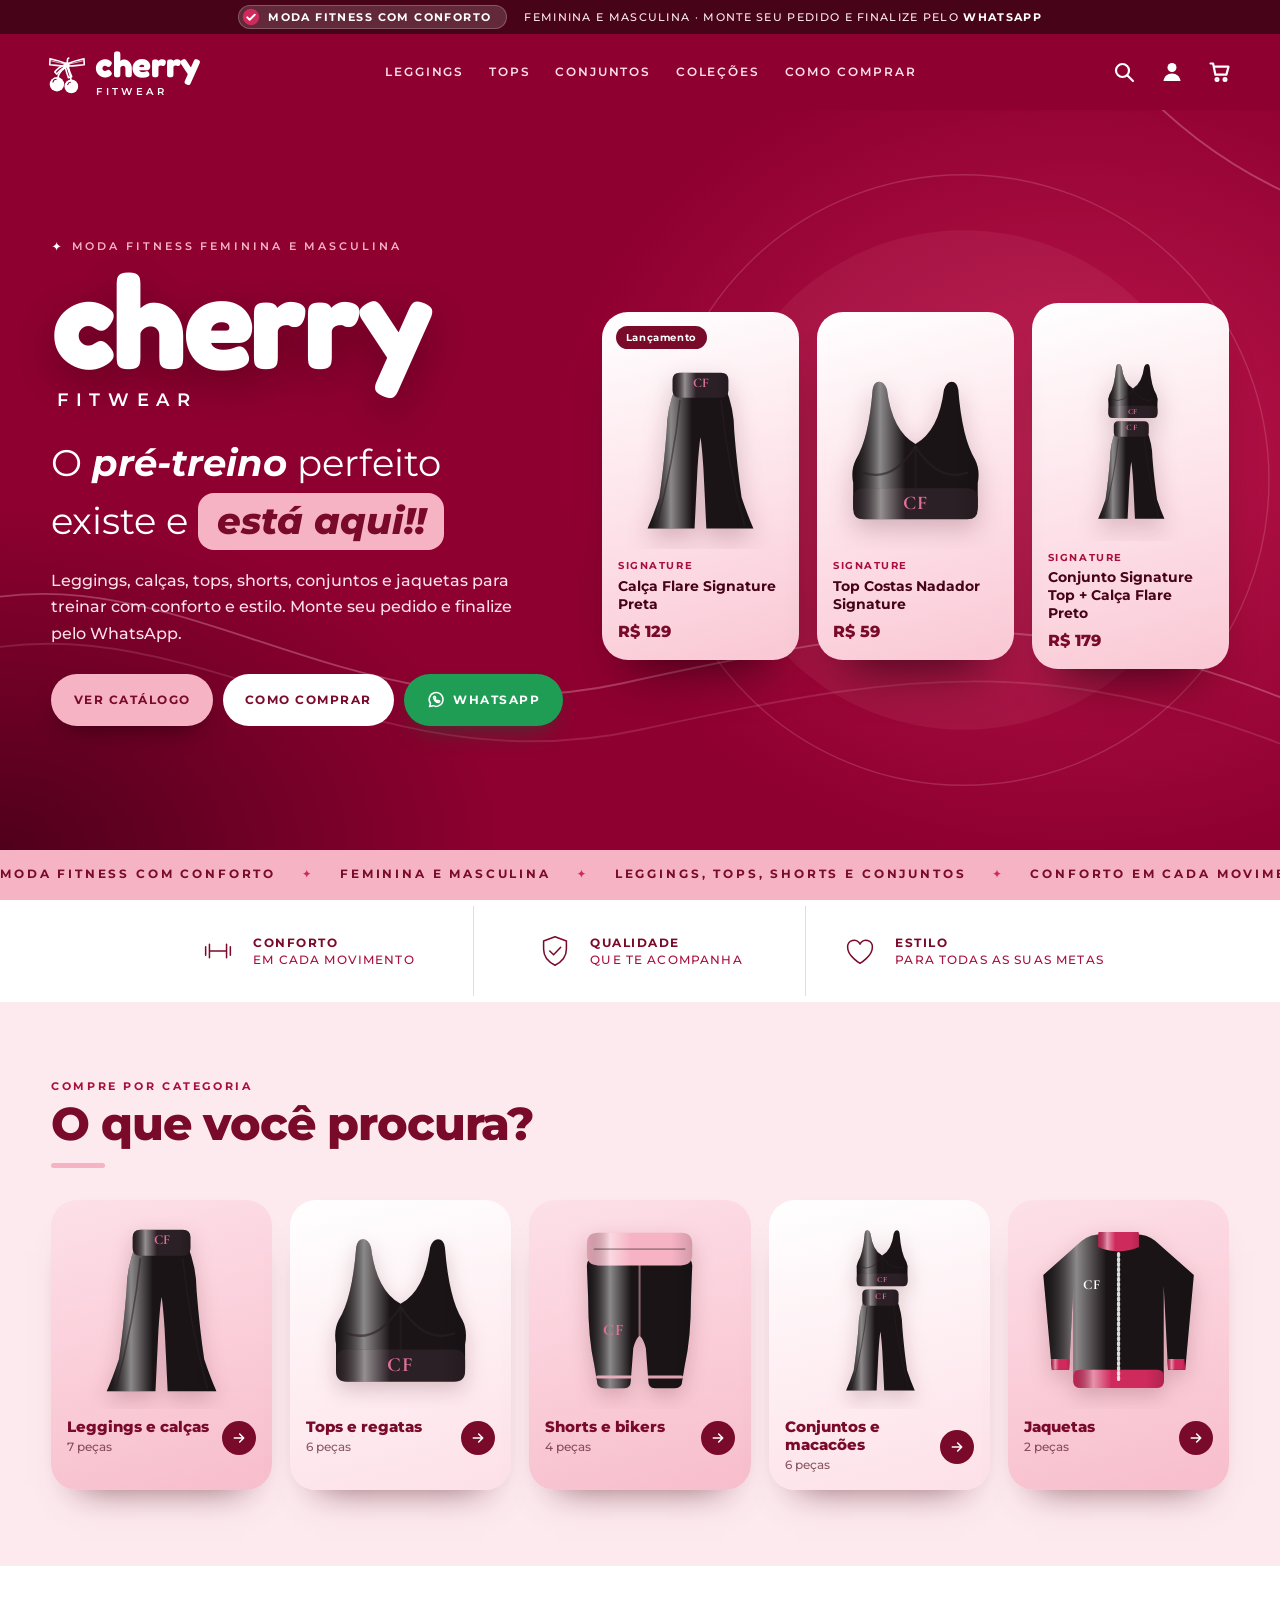
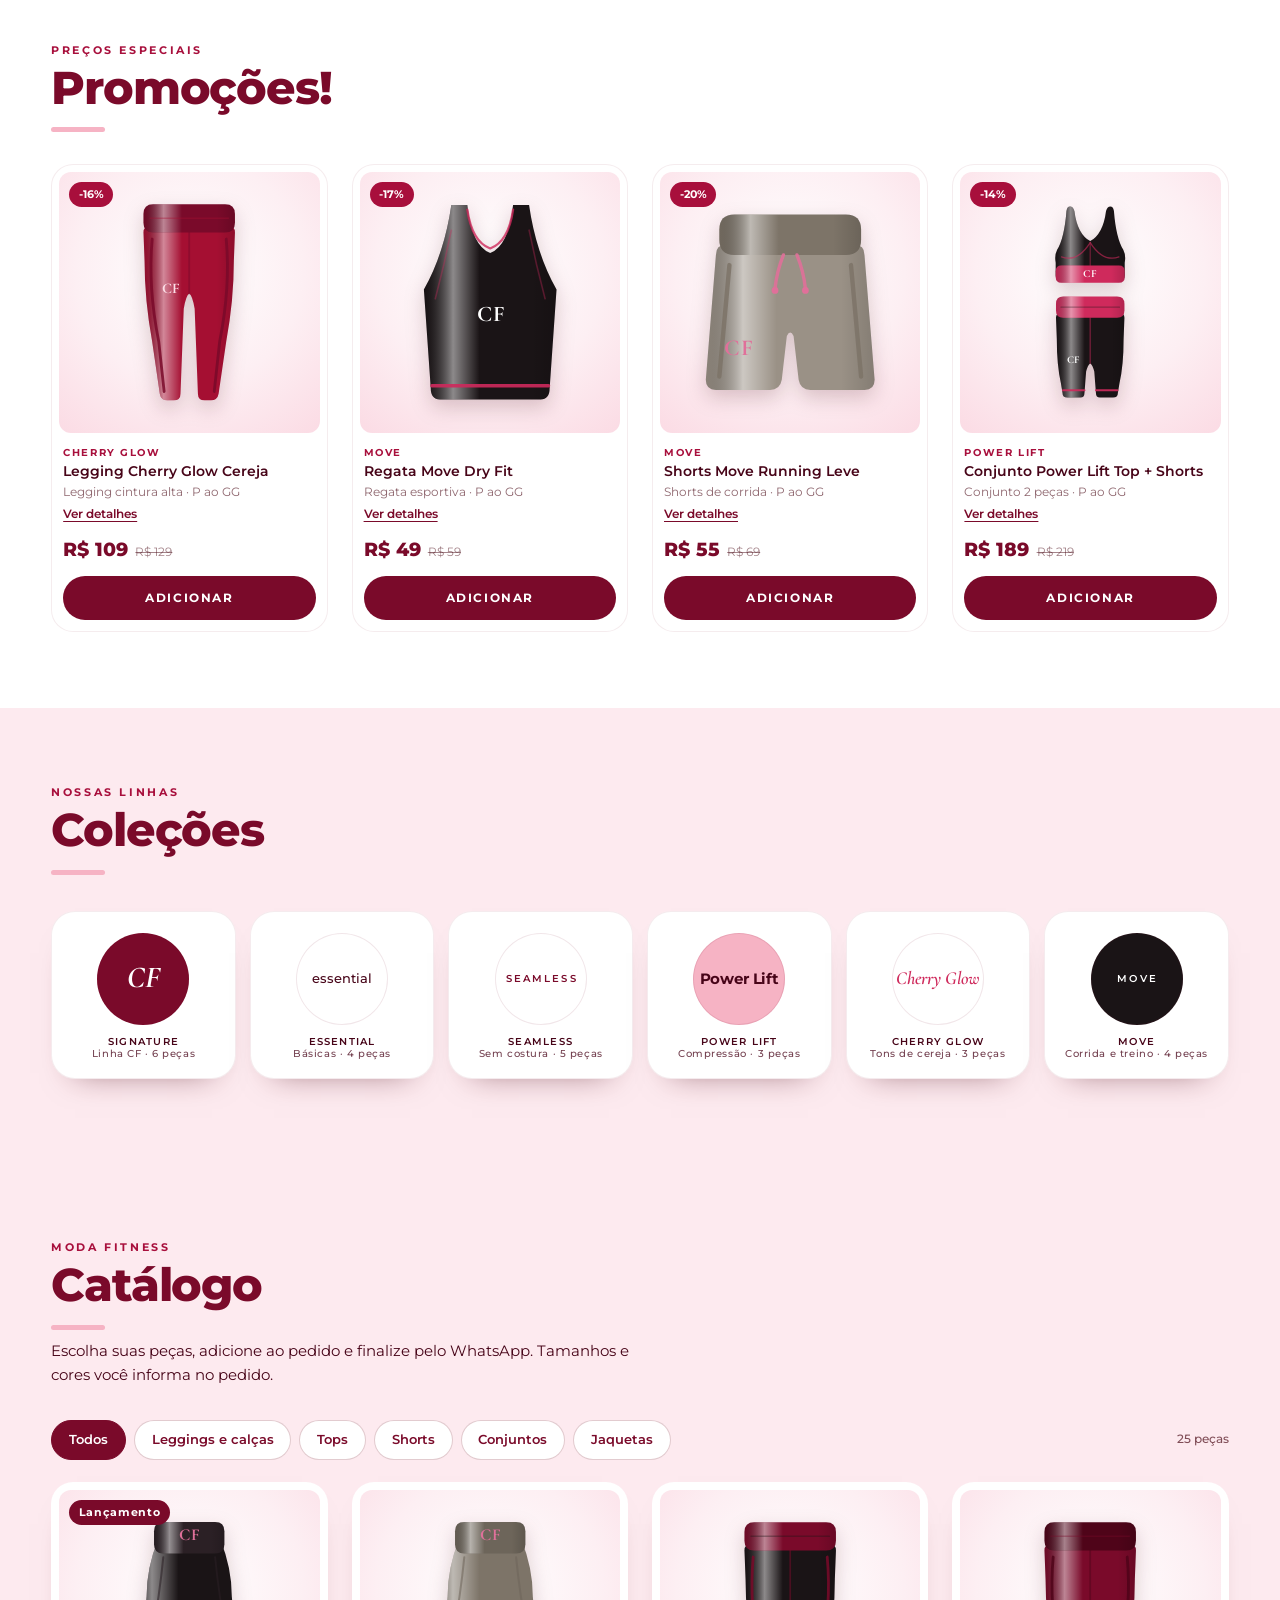
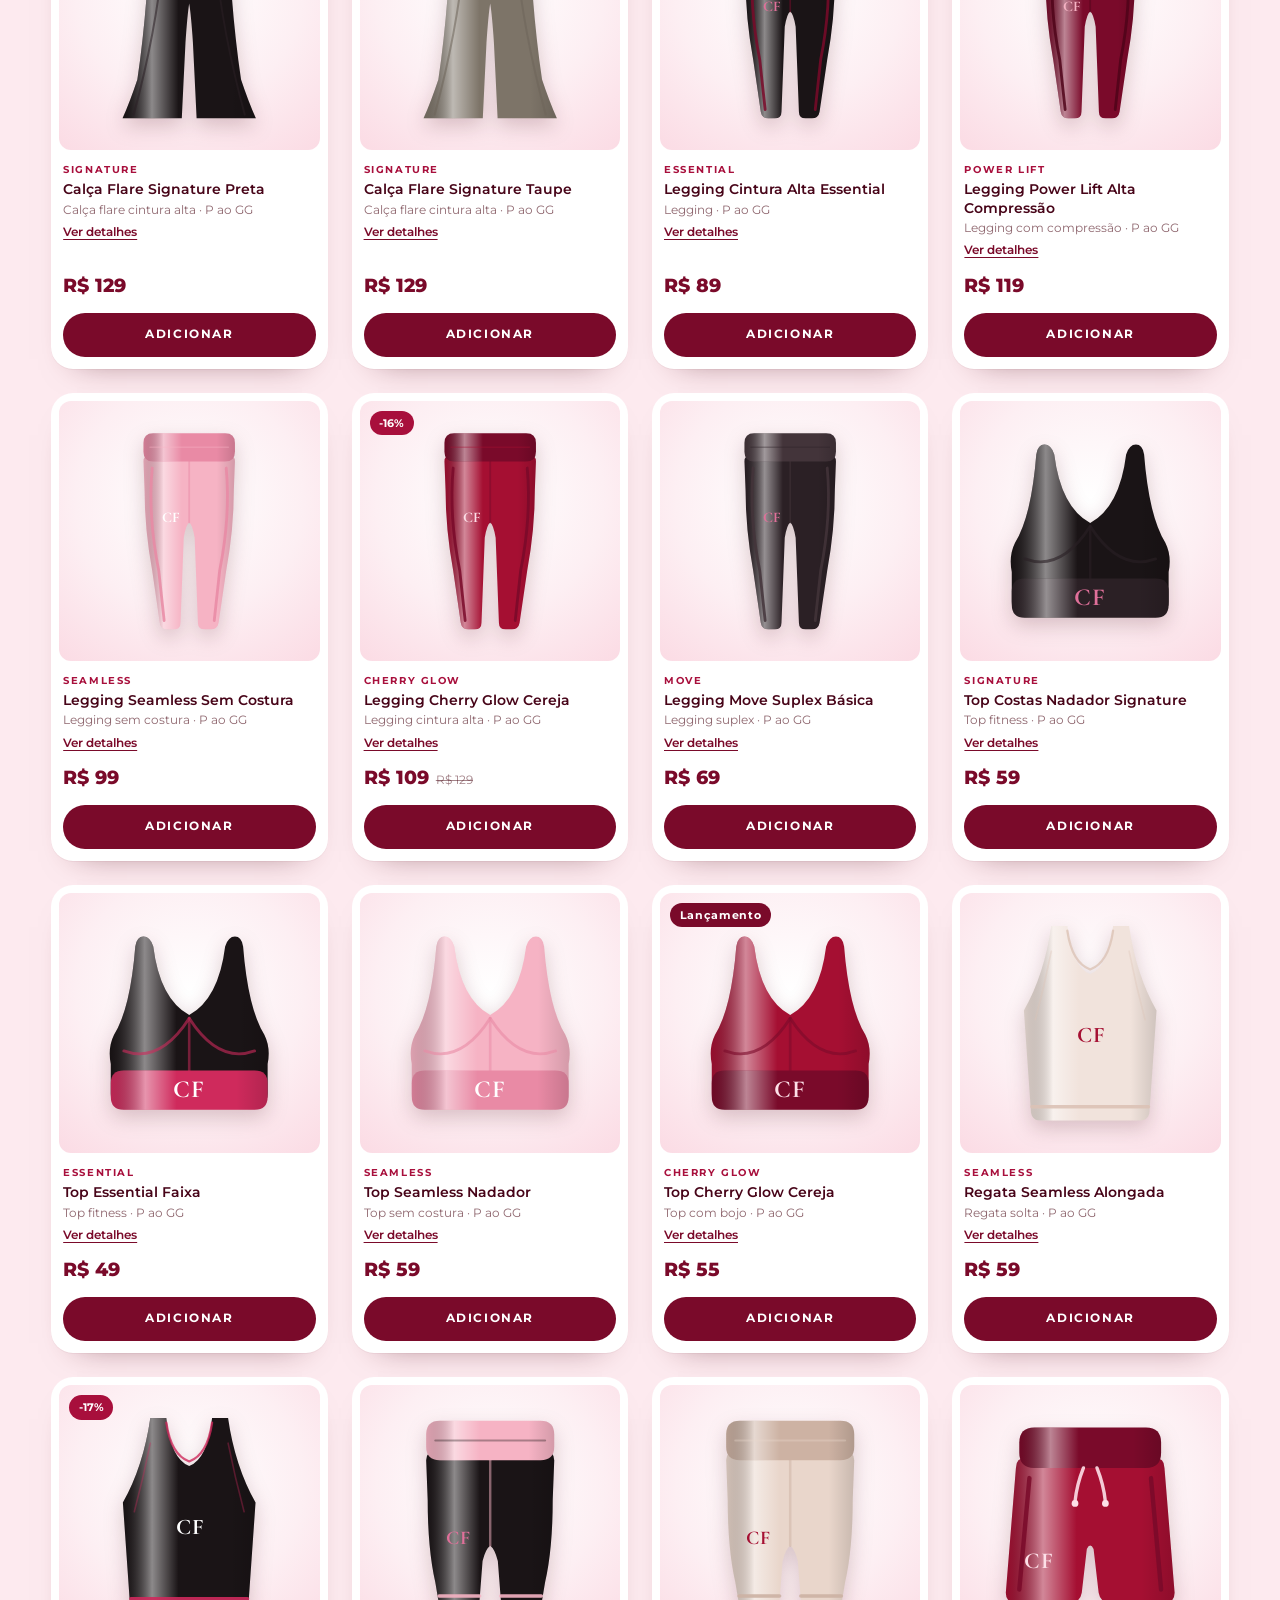
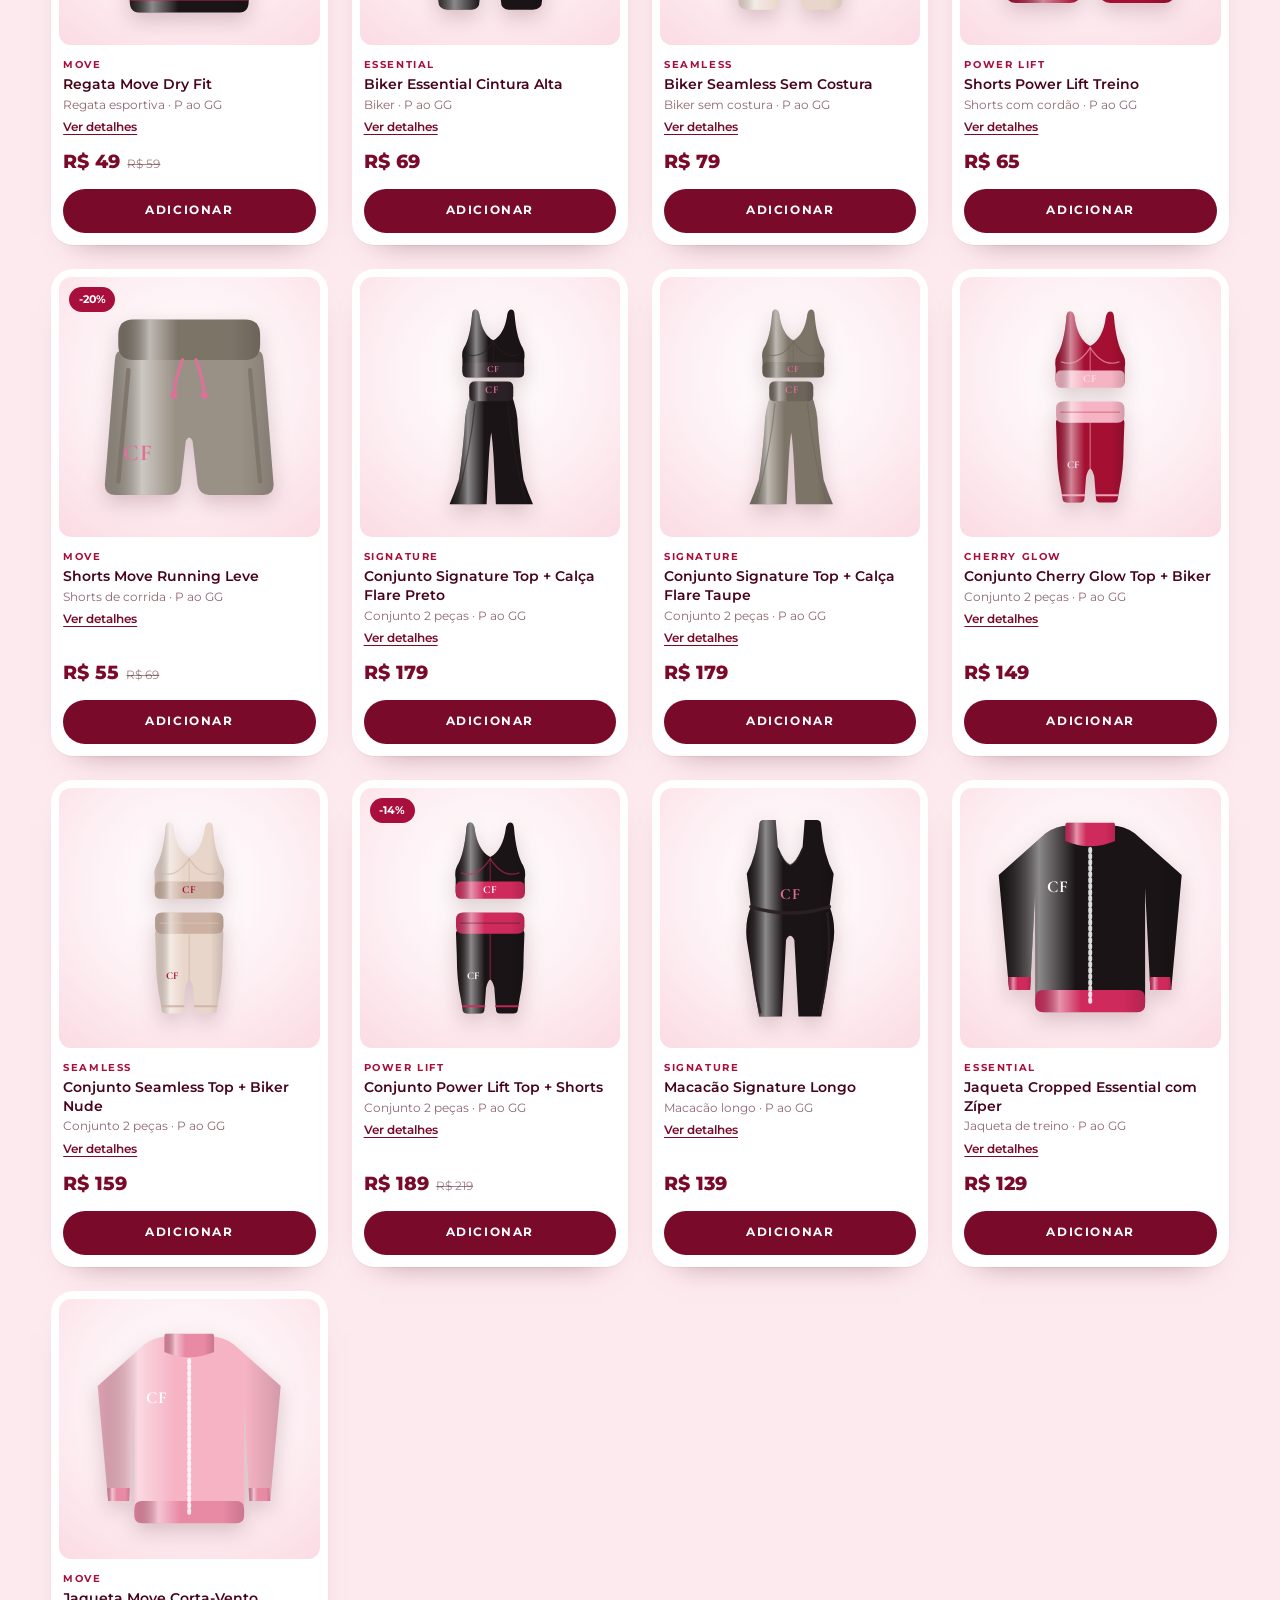
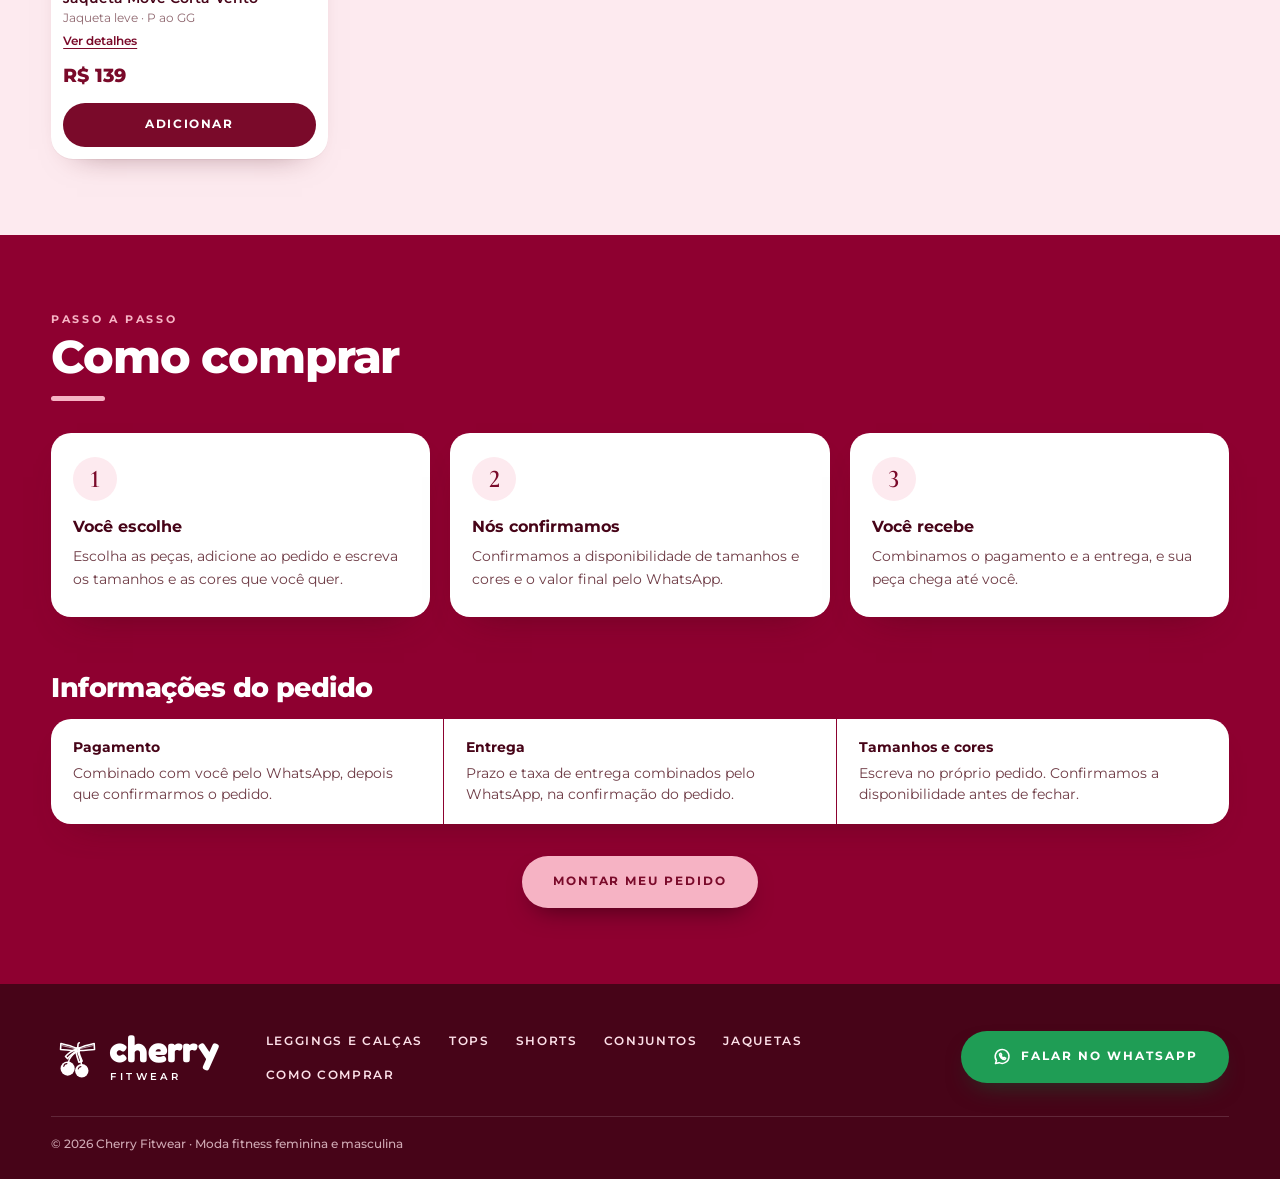
==== index.html @ 9076122d "Add files via upload" ====
<!DOCTYPE html>
<html lang="pt-BR">
<head>
  <meta charset="UTF-8">
  <meta name="viewport" content="width=device-width, initial-scale=1">
  <title>Cherry Fitwear | Moda Fitness</title>
  <meta name="description" content="Moda fitness feminina e masculina: leggings, calças, tops, shorts, conjuntos e jaquetas. Monte seu pedido no site e finalize pelo WhatsApp.">
  <meta name="theme-color" content="#8e0030">
  <link rel="icon" type="image/svg+xml" href="images/favicon.svg">
  <link rel="icon" type="image/png" href="images/favicon.png">

  <link rel="preconnect" href="https://fonts.googleapis.com">
  <link rel="preconnect" href="https://fonts.gstatic.com" crossorigin>
  <link href="https://fonts.googleapis.com/css2?family=Cormorant+Garamond:ital,wght@0,500;0,600;1,500;1,600;1,700&family=Fredoka:wght@600;700&family=Montserrat:ital,wght@0,400;0,500;0,600;0,700;0,800;1,400;1,700;1,800&display=swap" rel="stylesheet">

  <script>document.documentElement.classList.add('js')</script>
  <link rel="stylesheet" href="css/style.css">
</head>
<body>

  <!-- Símbolos SVG reutilizados nas flores de cerejeira -->
  <svg class="svg-defs" aria-hidden="true" focusable="false">
    <defs>
      <linearGradient id="brilho" x1="0" y1="0" x2="1" y2="0">
        <stop offset="0" stop-color="#000" stop-opacity=".10"/>
        <stop offset=".22" stop-color="#fff" stop-opacity=".5"/>
        <stop offset=".42" stop-color="#fff" stop-opacity="0"/>
        <stop offset=".8" stop-color="#000" stop-opacity="0"/>
        <stop offset="1" stop-color="#000" stop-opacity=".14"/>
      </linearGradient>

      <symbol id="logo-cereja" viewBox="0 0 260 300">
        <g fill="none" stroke="currentColor" stroke-width="9" stroke-linecap="round" stroke-linejoin="round">
          <path d="M146 104C120 92 92 84 56 76L54 110C88 112 120 118 146 116Z"/>
          <path d="M154 104C180 92 208 84 244 76L246 110C212 112 180 118 154 116Z"/>
          <path d="M62 88C88 94 112 100 138 106M238 88C212 94 188 100 162 106" stroke-width="5" opacity=".75"/>
          <path d="M144 118C126 130 108 142 94 162L82 150C96 132 114 120 138 110"/>
          <path d="M156 118C160 138 168 158 176 176L158 182C150 160 144 140 140 120"/>
          <path d="M142 102H160V120H142Z"/>
          <path d="M151 114C147 110 145 108 147 106C149 104 151 106 151 107C151 106 153 104 155 106C157 108 155 110 151 114Z" stroke-width="4"/>
          <path d="M151 100L153 80Q154 74 160 72"/>
          <path d="M100 180C102 152 128 134 144 122"/>
          <path d="M172 194C170 168 158 142 152 124"/>
        </g>
        <g fill="currentColor"><circle cx="94" cy="218" r="40"/><circle cx="174" cy="230" r="38"/></g>
        <g fill="none" style="stroke: var(--logo-bg, #8e0030)" stroke-width="6" stroke-linecap="round">
          <path d="M72 206C74 196 82 190 90 190"/><path d="M154 220C156 212 162 207 169 207"/>
        </g>
      </symbol>
    </defs>
  </svg>

  <a class="pular" href="#conteudo">Pular para o conteúdo</a>

  <!-- ========== AVISO ========== -->
  <div class="aviso">
    <p class="aviso__ok"><svg class="aviso__check" viewBox="0 0 24 24" aria-hidden="true"><circle cx="12" cy="12" r="11"/><path d="M7 12.5l3.2 3.2L17 9"/></svg><strong>Moda fitness com conforto</strong></p>
    <p class="aviso__info"><span class="aviso__extra aviso__extra--local">Feminina e masculina <span aria-hidden="true">·</span> </span>Monte seu pedido e finalize pelo <strong>WhatsApp</strong></p>
  </div>

  <!-- ========== CABEÇALHO ========== -->
  <header class="topo" id="topo">
    <div class="topo__inner">
      <button class="icone-btn topo__menu" type="button" aria-label="Abrir menu" aria-expanded="false" aria-controls="menu-mobile" data-abre="menu-mobile">
        <svg viewBox="0 0 24 24" aria-hidden="true"><path d="M3 6.5h18M3 12h18M3 17.5h12" /></svg>
      </button>

      <a class="marca" href="index.html" aria-label="Cherry Fitwear — página inicial">
        <svg class="marca__icone" viewBox="0 0 260 300" aria-hidden="true" focusable="false"><use href="#logo-cereja"/></svg>
        <span class="marca__texto" aria-hidden="true">
          <span class="marca__nome">Cherry</span>
          <span class="marca__sub">Fitwear</span>
        </span>
      </a>

      <nav class="nav" aria-label="Principal">
        <ul>
          <li><a href="#catalogo" data-categoria="leggings">Leggings</a></li>
          <li><a href="#catalogo" data-categoria="tops">Tops</a></li>
          <li><a href="#catalogo" data-categoria="conjuntos">Conjuntos</a></li>
          <li><a href="#marcas">Coleções</a></li>
          <li><a href="#como-comprar">Como comprar</a></li>
        </ul>
      </nav>

      <div class="topo__acoes">
        <button class="icone-btn" type="button" aria-label="Buscar" aria-expanded="false" aria-controls="busca" data-abre="busca">
          <svg viewBox="0 0 24 24" aria-hidden="true"><circle cx="10.5" cy="10.5" r="6.5"/><path d="M15.5 15.5 21 21"/></svg>
        </button>
        <a class="icone-btn" href="#conta" aria-label="Minha conta">
          <svg class="solido" viewBox="0 0 24 24" aria-hidden="true"><circle cx="12" cy="7.5" r="4.5"/><path d="M3.5 21c.6-4.6 4-7.5 8.5-7.5s7.9 2.9 8.5 7.5z"/></svg>
        </a>
        <button class="icone-btn topo__carrinho" type="button" aria-label="Abrir pedido" aria-expanded="false" aria-controls="carrinho" data-abre="carrinho">
          <svg viewBox="0 0 24 24" aria-hidden="true"><path d="M2.5 3.5h2.6l2.3 11.2h11l2.1-8H6.2"/><circle cx="9" cy="19.5" r="1.4"/><circle cx="17" cy="19.5" r="1.4"/></svg>
          <span class="topo__contador" aria-hidden="true" hidden>0</span>
        </button>
      </div>
    </div>
  </header>

  <!-- Menu mobile -->
  <div class="painel gaveta" id="menu-mobile" hidden>
    <div class="painel__fundo" data-fecha></div>
    <div class="gaveta__corpo" role="dialog" aria-modal="true" aria-label="Menu">
      <button class="icone-btn gaveta__fechar" type="button" aria-label="Fechar menu" data-fecha>
        <svg viewBox="0 0 24 24" aria-hidden="true"><path d="M6 6l12 12M18 6 6 18"/></svg>
      </button>
      <div class="gaveta__logo" role="img" aria-label="Cherry Fitwear">
        <svg viewBox="0 0 260 300" aria-hidden="true" focusable="false"><use href="#logo-cereja"/></svg>
        <span class="gaveta__logo-nome">Cherry</span>
        <span class="gaveta__logo-sub">Fitwear</span>
      </div>
      <nav aria-label="Menu mobile">
        <ul class="gaveta__links">
          <li><a href="#catalogo" data-categoria="leggings">Leggings</a></li>
          <li><a href="#catalogo" data-categoria="tops">Tops</a></li>
          <li><a href="#catalogo" data-categoria="shorts">Shorts</a></li>
          <li><a href="#catalogo" data-categoria="conjuntos">Conjuntos</a></li>
          <li><a href="#catalogo" data-categoria="jaquetas">Jaquetas</a></li>
          <li><a href="#marcas">Coleções</a></li>
          <li><a href="#como-comprar">Como comprar</a></li>
        </ul>
      </nav>
    </div>
  </div>

  <!-- Pedido (carrinho) -->
  <div class="painel carrinho" id="carrinho" hidden>
    <div class="painel__fundo" data-fecha></div>
    <div class="carrinho__corpo" role="dialog" aria-modal="true" aria-labelledby="carrinho-titulo">
      <div class="carrinho__topo">
        <h2 class="carrinho__titulo" id="carrinho-titulo">Seu pedido</h2>
        <button class="icone-btn" type="button" aria-label="Fechar pedido" data-fecha data-foco>
          <svg viewBox="0 0 24 24" aria-hidden="true"><path d="M6 6l12 12M18 6 6 18"/></svg>
        </button>
      </div>
      <ul class="carrinho__lista" id="carrinho-lista"></ul>
      <div class="carrinho__vazio" id="carrinho-vazio">
        <p>Seu pedido está vazio.</p>
        <a class="btn btn--secundario" href="#catalogo">Ver catálogo</a>
      </div>
      <div class="carrinho__rodape">
        <div class="carrinho__linha"><span>Peças</span><span id="carrinho-pecas">0 peças</span></div>
        <div class="carrinho__total"><span>Total</span><strong id="carrinho-subtotal">R$ 0</strong></div>
        <div class="carrinho__obs">
          <label for="carrinho-obs">Tamanhos e cores <small>(opcional)</small></label>
          <textarea id="carrinho-obs" rows="2" maxlength="600" placeholder="Ex.: Legging preta: 2 P, 3 M, 2 G · Top rosé: 3 M"></textarea>
        </div>
        <p class="carrinho__pagamento">Você envia o pedido pelo WhatsApp e combinamos tamanhos, cores, pagamento e entrega por lá.</p>
        <button class="btn btn--primario carrinho__finalizar" id="carrinho-finalizar" type="button" disabled>Finalizar pedido</button>
        <button class="carrinho__esvaziar" id="carrinho-esvaziar" type="button" hidden>Esvaziar pedido</button>
      </div>
    </div>
  </div>

  <!-- Detalhes do produto -->
  <div class="painel detalhe" id="detalhe" hidden>
    <div class="painel__fundo" data-fecha></div>
    <div class="detalhe__corpo" role="dialog" aria-modal="true" aria-labelledby="detalhe-nome">
      <button class="icone-btn detalhe__fechar" type="button" aria-label="Fechar detalhes do produto" data-fecha data-foco>
        <svg viewBox="0 0 24 24" aria-hidden="true"><path d="M6 6l12 12M18 6 6 18"/></svg>
      </button>
      <div class="detalhe__conteudo" id="detalhe-conteudo"></div>
    </div>
  </div>

  <div class="toast" id="toast" role="status" aria-live="polite"></div>

  <!-- Busca -->
  <div class="painel busca" id="busca" hidden>
    <div class="painel__fundo" data-fecha></div>
    <div class="busca__corpo" role="dialog" aria-modal="true" aria-label="Buscar peças">
      <form class="busca__form" role="search">
        <label class="sr-only" for="busca-campo">Buscar peças</label>
        <svg viewBox="0 0 24 24" aria-hidden="true"><circle cx="10.5" cy="10.5" r="6.5"/><path d="M15.5 15.5 21 21"/></svg>
        <input id="busca-campo" name="q" type="search" placeholder="Buscar peça ou coleção…" autocomplete="off">
        <button class="icone-btn" type="button" aria-label="Fechar busca" data-fecha>
          <svg viewBox="0 0 24 24" aria-hidden="true"><path d="M6 6l12 12M18 6 6 18"/></svg>
        </button>
      </form>
      <p class="busca__rotulo">Mais buscados</p>
      <ul class="busca__sugestoes">
        <li><button type="button">Legging</button></li>
        <li><button type="button">Top</button></li>
        <li><button type="button">Biker</button></li>
        <li><button type="button">Cherry Glow</button></li>
        <li><button type="button">Seamless</button></li>
      </ul>
    </div>
  </div>

  <!-- ========== HERO ========== -->
  <main id="conteudo">
    <section class="hero" aria-labelledby="hero-titulo">
      <div class="hero__fundo" aria-hidden="true">
        <svg viewBox="0 0 1440 800" preserveAspectRatio="xMidYMid slice">
          <path class="curva-1" d="M-80 560C180 430 380 690 700 620S1180 520 1540 690"/>
          <path class="curva-2" d="M-80 610C200 490 400 740 720 670S1200 580 1540 740"/>
          <path class="curva-1" d="M1540 130C1360 90 1260 -10 1180 -120"/>
          <circle class="disco" cx="1070" cy="400" r="270"/>
          <circle class="anel" cx="1070" cy="400" r="330"/>
        </svg>
      </div>

      <div class="hero__inner">
        <div class="hero__texto">
          <p class="hero__selo" style="--i:0"><span class="hero__selo-flor" aria-hidden="true">✦</span> Moda fitness feminina e masculina</p>
          <h1 class="hero__titulo" id="hero-titulo" style="--i:1">
            <span class="hero__cherry">Cherry</span>
            <span class="hero__sub">Fitwear</span>
          </h1>
          <p class="hero__slogan" style="--i:2">O <em>pré-treino</em> perfeito existe e <mark>está aqui!!</mark></p>
          <p class="hero__desc" style="--i:3">Leggings, calças, tops, shorts, conjuntos e jaquetas para treinar com conforto e estilo. Monte seu pedido e finalize pelo WhatsApp.</p>
          <div class="hero__desconto" id="desconto" style="--i:4" hidden>
            <span class="hero__desconto-selo" aria-hidden="true"><strong data-desconto-seguir>10%</strong><small>off</small></span>
            <div class="hero__desconto-corpo">
              <p class="hero__desconto-texto">Para ganhar <strong data-desconto-seguir>10%</strong> de desconto, siga os perfis no Instagram:</p>
              <p class="hero__desconto-perfis" id="insta-perfis"></p>
            </div>
          </div>
          <div class="hero__cta" style="--i:5">
            <a class="btn btn--primario" href="#catalogo">Ver catálogo</a>
            <a class="btn btn--secundario" href="#como-comprar">Como comprar</a>
            <a class="btn btn--whats" href="#como-comprar" data-whatsapp target="_blank" rel="noopener"><svg viewBox="0 0 24 24" aria-hidden="true"><path d="M4.2 19.8l1.2-3.6a8.3 8.3 0 1 1 3.1 2.6z"/><path d="M9 8.6c0 3.3 3.1 6.4 6.4 6.4l1.1-1.6-2-1-1 .8a4.6 4.6 0 0 1-2.7-2.7l.8-1-1-2z"/></svg>WhatsApp</a>
          </div>
        </div>

        <!-- peças em destaque (montadas pelo js/loja.js) -->
        <div class="hero__vitrine" id="hero-vitrine" aria-label="Peças em destaque"></div>
      </div>
    </section>

    <!-- faixa rolante -->
    <div class="faixa">
      <p class="sr-only">Moda fitness feminina e masculina. Conforto em cada movimento, qualidade que te acompanha e estilo para todas as suas metas. Monte seu pedido e finalize pelo WhatsApp.</p>
      <div class="faixa__trilho" aria-hidden="true">
        <span>Moda fitness com conforto</span><i>✦</i><span>Feminina e masculina</span><i>✦</i><span>Leggings, tops, shorts e conjuntos</span><i>✦</i><span>Conforto em cada movimento</span><i>✦</i><span>Qualidade que te acompanha</span><i>✦</i><span>Estilo para todas as suas metas</span><i>✦</i><span>Monte seu pedido e finalize pelo WhatsApp</span><i>✦</i><span>Cherry Fitwear</span><i>✦</i>
        <span>Moda fitness com conforto</span><i>✦</i><span>Feminina e masculina</span><i>✦</i><span>Leggings, tops, shorts e conjuntos</span><i>✦</i><span>Conforto em cada movimento</span><i>✦</i><span>Qualidade que te acompanha</span><i>✦</i><span>Estilo para todas as suas metas</span><i>✦</i><span>Monte seu pedido e finalize pelo WhatsApp</span><i>✦</i><span>Cherry Fitwear</span><i>✦</i>
      </div>
    </div>

    <!-- pilares da marca -->
    <div class="pilares">
      <ul class="pilares__lista">
        <li>
          <svg viewBox="0 0 40 40" aria-hidden="true"><path d="M11 13v14M7 15.5v9M29 13v14M33 15.5v9M11 20h18"/></svg>
          <p>Conforto<small>em cada movimento</small></p>
        </li>
        <li>
          <svg viewBox="0 0 40 40" aria-hidden="true"><path d="M20 5l12 4.5v8.5c0 8.2-5 13.6-12 17-7-3.4-12-8.8-12-17V9.5z"/><path d="M14.5 20l4 4 7.5-8"/></svg>
          <p>Qualidade<small>que te acompanha</small></p>
        </li>
        <li>
          <svg viewBox="0 0 40 40" aria-hidden="true"><path d="M20 33S7 25.4 7 16.2A6.8 6.8 0 0 1 20 12.8a6.8 6.8 0 0 1 13 3.4C33 25.4 20 33 20 33z"/></svg>
          <p>Estilo<small>para todas as suas metas</small></p>
        </li>
      </ul>
    </div>

    <!-- ========== PROMOÇÕES! (escolhidas no painel; ficam logo abaixo da faixa) ========== -->
    <!-- ========== CATEGORIAS ========== -->
    <section class="categorias" aria-labelledby="categorias-titulo">
      <div class="secao">
        <div class="secao__topo">
          <p class="secao__eyebrow">Compre por categoria</p>
          <h2 class="secao__titulo" id="categorias-titulo">O que você procura?</h2>
        </div>
        <div class="categorias__lista" id="lista-categorias"></div>
      </div>
    </section>

    <div class="faixa-branca">
      <section class="secao" id="promocoes" aria-labelledby="promocoes-titulo">
        <div class="secao__topo">
          <p class="secao__eyebrow" id="promocoes-sobre">Preços especiais</p>
          <h2 class="secao__titulo" id="promocoes-titulo">Promoções!</h2>
        </div>
        <div class="produtos" id="grade-promocoes"></div>
      </section>
    </div>

    <!-- ========== SEÇÕES EXTRAS (criadas no painel) ========== -->
    <div id="secoes-extras"></div>

    <!-- ========== MARCAS ========== -->
    <section class="secao" id="marcas" aria-labelledby="marcas-titulo">
      <div class="secao__topo">
        <p class="secao__eyebrow">Nossas linhas</p>
        <h2 class="secao__titulo" id="marcas-titulo">Coleções</h2>
      </div>
      <ul class="marcas" id="lista-marcas"></ul>
    </section>

    <!-- ========== CATÁLOGO ========== -->
    <section class="secao" id="catalogo" aria-labelledby="catalogo-titulo">
      <div class="secao__topo">
        <p class="secao__eyebrow">Moda fitness</p>
        <h2 class="secao__titulo" id="catalogo-titulo">Catálogo</h2>
        <p class="secao__texto">Escolha suas peças, adicione ao pedido e finalize pelo WhatsApp. Tamanhos e cores você informa no pedido.</p>
      </div>
      <div class="filtros">
        <div class="filtros__grupo" role="group" aria-label="Categoria">
          <button class="chip" type="button" data-categoria="todos" aria-pressed="true">Todos</button>
          <button class="chip" type="button" data-categoria="leggings" aria-pressed="false">Leggings e calças</button>
          <button class="chip" type="button" data-categoria="tops" aria-pressed="false">Tops</button>
          <button class="chip" type="button" data-categoria="shorts" aria-pressed="false">Shorts</button>
          <button class="chip" type="button" data-categoria="conjuntos" aria-pressed="false">Conjuntos</button>
          <button class="chip" type="button" data-categoria="jaquetas" aria-pressed="false">Jaquetas</button>
        </div>
        <div class="filtros__ativos" id="filtros-ativos"></div>
        <p class="filtros__contagem" id="catalogo-contagem" aria-live="polite"></p>
      </div>
      <div class="produtos" id="grade-catalogo"></div>
      <noscript><p class="vazio">Ative o JavaScript do navegador para ver o catálogo.</p></noscript>
    </section>

    <!-- ========== COMO COMPRAR ========== -->
    <section class="como" id="como-comprar" aria-labelledby="como-titulo">
      <div class="secao">
        <div class="secao__topo">
          <p class="secao__eyebrow">Passo a passo</p>
          <h2 class="secao__titulo" id="como-titulo">Como comprar</h2>
        </div>
        <ol class="passos">
          <li class="passo">
            <span class="passo__num" aria-hidden="true">1</span>
            <h3>Você escolhe</h3>
            <p>Escolha as peças, adicione ao pedido e escreva os tamanhos e as cores que você quer.</p>
          </li>
          <li class="passo">
            <span class="passo__num" aria-hidden="true">2</span>
            <h3>Nós confirmamos</h3>
            <p>Confirmamos a disponibilidade de tamanhos e cores e o valor final pelo WhatsApp.</p>
          </li>
          <li class="passo">
            <span class="passo__num" aria-hidden="true">3</span>
            <h3>Você recebe</h3>
            <p>Combinamos o pagamento e a entrega, e sua peça chega até você.</p>
          </li>
        </ol>

        <h3 class="como__subtitulo">Informações do pedido</h3>
        <dl class="condicoes">
          <div><dt>Pagamento</dt><dd>Combinado com você pelo WhatsApp, depois que confirmarmos o pedido.</dd></div>
          <div><dt>Entrega</dt><dd>Prazo e taxa de entrega combinados pelo WhatsApp, na confirmação do pedido.</dd></div>
          <div><dt>Tamanhos e cores</dt><dd>Escreva no próprio pedido. Confirmamos a disponibilidade antes de fechar.</dd></div>
        </dl>
        <div class="como__cta">
          <a class="btn btn--primario" href="#catalogo">Montar meu pedido</a>
        </div>
      </div>
    </section>
  </main>


  <footer class="rodape">
    <div class="rodape__inner">
      <a class="rodape__marca" href="#topo" aria-label="Cherry Fitwear — voltar ao topo">
        <svg viewBox="0 0 260 300" aria-hidden="true" focusable="false"><use href="#logo-cereja"/></svg>
        <span><span class="rodape__nome">cherry</span><span class="rodape__sub">Fitwear</span></span>
      </a>
      <nav class="rodape__nav" aria-label="Rodapé">
        <ul>
          <li><a href="#catalogo" data-categoria="leggings">Leggings e calças</a></li>
          <li><a href="#catalogo" data-categoria="tops">Tops</a></li>
          <li><a href="#catalogo" data-categoria="shorts">Shorts</a></li>
          <li><a href="#catalogo" data-categoria="conjuntos">Conjuntos</a></li>
          <li><a href="#catalogo" data-categoria="jaquetas">Jaquetas</a></li>
          <li><a href="#como-comprar">Como comprar</a></li>
        </ul>
      </nav>
      <a class="btn btn--whats" href="#como-comprar" data-whatsapp target="_blank" rel="noopener"><svg viewBox="0 0 24 24" aria-hidden="true"><path d="M4.2 19.8l1.2-3.6a8.3 8.3 0 1 1 3.1 2.6z"/><path d="M9 8.6c0 3.3 3.1 6.4 6.4 6.4l1.1-1.6-2-1-1 .8a4.6 4.6 0 0 1-2.7-2.7l.8-1-1-2z"/></svg>Falar no WhatsApp</a>
    </div>
    <p class="rodape__copy">© <span id="ano">2026</span> Cherry Fitwear · Moda fitness feminina e masculina</p>
  </footer>

  <script src="js/produtos.js" defer></script>
  <script src="js/descricoes.js" defer></script>
  <script src="js/loja.js" defer></script>
  <script src="js/script.js" defer></script>
</body>
</html>
---- css/style.css ----
/* =========================================================
   Cherry Fitwear — estilos
   ========================================================= */

:root {
  /* paleta da marca: vinho profundo + rosa-claro + branco */
  --superficie: #8e0030;       /* fundo do cabeçalho, do hero e de "Como comprar" */
  --superficie-viva: #a3103f;  /* brilho do degradê do hero */
  --coral: #cf2a5c;            /* destaque cereja-rosado (ícones, selos, botões de apoio) */
  --coral-escuro: #a80f3c;     /* texto de destaque sobre fundo claro */
  --cereja: #7a0a2a;           /* vinho da marca: títulos e botões */
  --cereja-escura: #470418;    /* texto principal e faixas escuras */
  --blush: #fdeaef;
  --rosa: #f6b3c4;
  --rosa-claro: #fde0e8;
  --dourado: #8f650a;
  --verde: #1f7a4a;
  --branco: #ffffff;

  --serif: "Cormorant Garamond", "Times New Roman", serif;
  --sans: "Montserrat", system-ui, -apple-system, "Segoe UI", sans-serif;
  --logo: "Fredoka", "Montserrat", system-ui, sans-serif;   /* "cherry" do logo */
  --script: "Allura", "Cormorant Garamond", cursive;

  --topo-h: 64px;
  --faixa-h: 50px;
  --aviso-h: 34px;
  --ease: cubic-bezier(.2, .7, .2, 1);
}

@media (min-width: 900px) {
  :root { --topo-h: 76px; }
}

*, *::before, *::after { box-sizing: border-box; }

html { -webkit-text-size-adjust: 100%; }

body {
  margin: 0;
  background: var(--blush);
  color: var(--cereja-escura);
  font-family: var(--sans);
  line-height: 1.5;
  overflow-x: hidden;
}

body.travado { overflow: hidden; }

img { display: block; max-width: 100%; height: auto; }
a { color: inherit; }
button { font: inherit; color: inherit; }
ul { list-style: none; margin: 0; padding: 0; }

:focus-visible { outline: 2px solid var(--branco); outline-offset: 3px; }

.sr-only {
  position: absolute; width: 1px; height: 1px; padding: 0; margin: -1px;
  overflow: hidden; clip: rect(0 0 0 0); white-space: nowrap; border: 0;
}

.svg-defs { position: absolute; width: 0; height: 0; overflow: hidden; }

.pular {
  position: absolute; left: 12px; top: -60px; z-index: 200;
  padding: .7rem 1.1rem; border-radius: 999px;
  background: var(--cereja); color: var(--branco);
  font-weight: 600; text-decoration: none;
  transition: top .2s;
}
.pular:focus { top: 12px; }

/* ---------- Ícones ---------- */

.icone-btn {
  display: inline-grid; place-items: center;
  width: 44px; height: 44px; padding: 0;
  border: 0; border-radius: 50%;
  background: transparent; color: var(--branco);
  cursor: pointer; text-decoration: none;
  transition: background-color .2s;
}
.icone-btn:hover { background: rgba(255, 255, 255, .16); }
.icone-btn svg {
  width: 24px; height: 24px;
  fill: none; stroke: currentColor; stroke-width: 2.2;
  stroke-linecap: round; stroke-linejoin: round;
}
.icone-btn svg.solido { fill: currentColor; stroke: none; }

/* =========================================================
   AVISO DO TOPO
   ========================================================= */

.aviso {
  display: flex; flex-wrap: wrap; align-items: center; justify-content: center;
  gap: 3px 1.1rem;
  min-height: var(--aviso-h);
  padding: 4px 16px;
  background: var(--cereja-escura);
  color: var(--blush);
  text-align: center;
}
.aviso p {
  margin: 0;
  font-size: .68rem; font-weight: 500; letter-spacing: .12em; text-transform: uppercase;
}
.aviso strong { font-weight: 700; color: var(--branco); }
/* a mensagem de confiança vem primeiro, em destaque */
.aviso__ok {
  display: inline-flex; align-items: center; gap: .5rem;
  padding: 3px .95rem 3px 4px;
  border-radius: 999px;
  background: rgba(255, 255, 255, .15);
  box-shadow: inset 0 0 0 1px rgba(255, 255, 255, .22);
}
.aviso__ok strong { letter-spacing: .13em; }
.aviso__check { width: 18px; height: 18px; flex: none; }
.aviso__check circle { fill: var(--coral); }
.aviso__check path { fill: none; stroke: var(--branco); stroke-width: 2.6; stroke-linecap: round; stroke-linejoin: round; }
/* só cabem em uma linha as partes que o tamanho da tela permite */
.aviso__extra { display: none; }
@media (min-width: 600px) { .aviso__extra--local { display: inline; } }
@media (min-width: 1280px) { .aviso__extra--peca { display: inline; } }
@media (min-width: 900px) and (max-width: 1119px) { .aviso__extra--local { display: none; } .aviso p { letter-spacing: .09em; } }

/* =========================================================
   CABEÇALHO
   ========================================================= */

.topo {
  position: sticky; top: 0; z-index: 50;
  background: var(--superficie);
  transition: box-shadow .3s;
}
.topo--rolado { box-shadow: 0 6px 24px -12px rgba(74, 10, 22, .55); }

.topo__inner {
  display: flex; align-items: center; gap: 4px;
  max-width: 1600px; height: var(--topo-h);
  margin: 0 auto;
  padding: 0 clamp(8px, 3vw, 56px);
}

.marca {
  display: flex; align-items: center; gap: 8px;
  margin-left: 2px;
  text-decoration: none;
}
.marca__icone { width: auto; height: 46px; aspect-ratio: 260 / 300; color: var(--branco); --logo-bg: var(--superficie); }
.marca__texto { display: grid; line-height: 1; }
.marca__nome {
  font-family: var(--logo); font-weight: 700;
  font-size: 1.85rem; letter-spacing: -.01em; text-transform: lowercase;
  color: var(--branco);
}
.marca__sub {
  margin-top: 4px; padding-left: .12em;
  font-size: .58rem; font-weight: 600; letter-spacing: .34em; text-transform: uppercase;
  color: var(--branco);
}

.nav { display: none; }

.topo__acoes { display: flex; margin-left: auto; }

@media (min-width: 900px) {
  .topo__menu { display: none; }
  .marca__icone { height: 54px; }
  .marca__nome { font-size: 2.2rem; }
  .marca__sub { font-size: .62rem; }

  .nav { display: block; margin: 0 auto; }
  .nav ul { display: flex; gap: clamp(.9rem, 1.9vw, 2.4rem); }
  .nav a {
    position: relative; display: block; padding: .5rem 0;
    font-size: .76rem; font-weight: 600; letter-spacing: .16em; text-transform: uppercase;
    color: var(--rosa-claro); text-decoration: none;
    transition: color .2s;
  }
  .nav a:hover, .nav a:focus-visible { color: var(--branco); }
  .nav a::after {
    content: ""; position: absolute; left: 0; right: 0; bottom: .15rem;
    height: 2px; border-radius: 2px; background: var(--branco);
    transform: scaleX(0); transform-origin: left; transition: transform .3s var(--ease);
  }
  .nav a:hover::after, .nav a:focus-visible::after { transform: scaleX(1); }

  .topo__acoes { margin-left: 0; gap: 4px; }
}

/* com 5 links o menu aperta nas telas médias */
@media (min-width: 900px) and (max-width: 1139px) {
  .nav a { font-size: .68rem; letter-spacing: .1em; }
}

/* =========================================================
   HERO
   ========================================================= */

.hero {
  position: relative;
  isolation: isolate;
  overflow: hidden;
  background:
    radial-gradient(62% 85% at 84% 46%, rgba(218, 36, 94, .6), transparent 66%),
    radial-gradient(55% 65% at 0% 100%, rgba(38, 0, 14, .6), transparent 72%),
    var(--superficie);
}

/* curvas do fundo, como nas artes da marca */
.hero__fundo { position: absolute; inset: 0; z-index: -1; pointer-events: none; }
.hero__fundo svg { width: 100%; height: 100%; }
.hero__fundo path, .hero__fundo circle { fill: none; stroke: var(--rosa); stroke-linecap: round; }
.hero__fundo .curva-1 { stroke-opacity: .32; stroke-width: 2; }
.hero__fundo .curva-2 { stroke-opacity: .16; stroke-width: 2; }
.hero__fundo .anel { stroke-opacity: .2; stroke-width: 1.5; }
.hero__fundo .disco { fill: var(--rosa); stroke: none; fill-opacity: .07; }

.hero__inner {
  display: grid; gap: 8px;
  max-width: 1320px;
  margin: 0 auto;
  padding: 28px clamp(16px, 4vw, 56px) 40px;
}

/* ---------- Texto ---------- */

.hero__texto { position: relative; z-index: 2; text-align: center; }
.hero__texto > * { animation: aparece .9s var(--ease) both; animation-delay: calc(.2s + var(--i, 0) * .1s); }

.hero__selo {
  display: inline-flex; flex-wrap: wrap; justify-content: center; align-items: center; gap: .15rem .6rem;
  margin: 0;
  font-size: .7rem; font-weight: 600; letter-spacing: .26em; text-transform: uppercase;
  color: var(--rosa);
}
.hero__selo-flor { font-size: .8rem; letter-spacing: 0; color: var(--branco); }

.hero__titulo { display: grid; justify-items: center; margin: .4rem 0 0; font-weight: inherit; }
.hero__cherry {
  font-family: var(--logo); font-weight: 700;
  font-size: clamp(5rem, 3.4rem + 8vw, 9.5rem);
  line-height: .86; letter-spacing: -.025em; text-transform: lowercase;
  color: var(--branco);
  text-shadow: 0 14px 40px rgba(30, 0, 12, .35);
}
.hero__sub {
  margin: .5rem -.4em 0 0;
  font-size: clamp(.85rem, .75rem + .5vw, 1.15rem); font-weight: 600;
  letter-spacing: .42em; text-transform: uppercase;
  color: var(--branco);
}

/* slogan da campanha */
.hero__slogan {
  max-width: 20ch;
  margin: 1.4rem auto 0;
  font-size: clamp(1.45rem, 1.05rem + 1.6vw, 2.3rem); font-weight: 400; line-height: 1.5;
  color: var(--branco);
}
.hero__slogan em { font-weight: 700; font-style: italic; }
.hero__slogan mark {
  display: inline-block; padding: 0 .5em .06em; margin-top: .08em;
  border-radius: 16px; background: var(--rosa);
  font-weight: 800; font-style: italic;
  color: var(--cereja);
}

.hero__desc {
  max-width: 44ch;
  margin: 1.1rem auto 0;
  font-size: 1rem; font-weight: 500; line-height: 1.65;
  color: var(--rosa-claro);
}

/* desconto por seguir no Instagram (cartão do topo) */
.hero__desconto {
  display: flex; align-items: center; gap: .85rem;
  width: fit-content; max-width: 25.5rem;
  margin: 1rem auto 0;
  padding: .55rem 1.1rem .55rem .6rem;
  border-radius: 22px;
  background: rgba(255, 255, 255, .94);
  box-shadow: 0 10px 24px -14px rgba(30, 0, 12, .6);
  text-align: left;
}
.hero__desconto[hidden] { display: none; }
.hero__desconto-selo {
  display: grid; place-content: center; justify-items: center; flex: none;
  width: 56px; height: 56px;
  border-radius: 50%;
  background: var(--coral); color: var(--branco);
  line-height: 1;
}
.hero__desconto-selo strong { font-family: var(--serif); font-size: 1.3rem; font-weight: 700; font-variant-numeric: lining-nums; }
.hero__desconto-selo small { margin-top: 1px; padding-left: .2em; font-size: .5rem; font-weight: 700; letter-spacing: .22em; text-transform: uppercase; }
.hero__desconto-texto { margin: 0; font-size: .8rem; font-weight: 500; line-height: 1.35; color: var(--cereja-escura); }
.hero__desconto-texto strong { font-weight: 700; color: var(--cereja); }
.hero__desconto-perfis { display: flex; flex-wrap: wrap; gap: .4rem; margin: .4rem 0 0; }
.hero__desconto-perfis a {
  display: inline-flex; align-items: center; gap: .35rem;
  padding: .3rem .8rem .3rem .65rem;
  border-radius: 999px;
  background: var(--cereja); color: var(--branco);
  font-size: .76rem; font-weight: 600; text-decoration: none;
  transition: background-color .2s, transform .2s var(--ease);
}
.hero__desconto-perfis a:hover { background: var(--cereja-escura); transform: translateY(-1px); }
.hero__desconto-perfis svg { width: 14px; height: 14px; flex: none; fill: none; stroke: currentColor; stroke-width: 1.9; stroke-linecap: round; stroke-linejoin: round; }
.hero__desconto-perfis svg circle:last-child { fill: currentColor; stroke: none; }

.hero__cta {
  display: flex; flex-wrap: wrap; justify-content: center; gap: .75rem;
  margin-top: 1.7rem;
}

.btn {
  display: inline-flex; align-items: center; justify-content: center;
  min-height: 52px; padding: 0 1.9rem;
  border-radius: 999px;
  font-size: .78rem; font-weight: 700; letter-spacing: .16em; text-transform: uppercase;
  text-decoration: none;
  transition: transform .25s var(--ease), background-color .25s, box-shadow .25s;
}
.btn:hover { transform: translateY(-2px); }
.btn--primario {
  background: var(--cereja); color: var(--branco);
  box-shadow: 0 12px 26px -12px rgba(74, 10, 22, .7);
}
.btn--primario:hover { background: var(--cereja-escura); }
.btn--secundario { background: var(--branco); color: var(--cereja); }
.btn--secundario:hover { background: var(--blush); }

/* sobre o vinho do hero o botão principal fica rosa */
.hero .btn--primario { background: var(--rosa); color: var(--cereja); box-shadow: 0 12px 26px -12px rgba(0, 0, 0, .55); }
.hero .btn--primario:hover { background: var(--rosa-claro); }

/* ---------- Vitrine do hero (peças em destaque, montadas no js/loja.js) ---------- */

.hero__vitrine {
  position: relative; z-index: 2;
  display: flex; gap: 14px;
  margin: 18px calc(-1 * clamp(16px, 4vw, 56px)) 0;
  padding: 14px clamp(16px, 4vw, 56px) 30px;
  overflow-x: auto; scroll-snap-type: x mandatory; scrollbar-width: none;
}
.hero__vitrine::-webkit-scrollbar { display: none; }
.hero__vitrine:empty { display: none; }

.vit {
  position: relative; flex: none; width: min(62vw, 250px);
  display: grid; gap: 4px;
  padding: 40px 12px 16px;
  border-radius: 26px;
  background: linear-gradient(165deg, #ffffff 0%, var(--rosa-claro) 58%, var(--rosa) 135%);
  box-shadow: 0 34px 50px -30px rgba(20, 0, 8, .75);
  color: var(--cereja-escura); text-decoration: none;
  scroll-snap-align: center;
  transition: transform .4s var(--ease), box-shadow .4s;
  animation: aparece .9s var(--ease) both; animation-delay: calc(.5s + var(--n, 0) * .12s);
}
.vit:hover { transform: translateY(-8px); box-shadow: 0 44px 56px -30px rgba(20, 0, 8, .8); }
.vit__arte { display: block; aspect-ratio: 1 / 1.14; border-radius: 18px; overflow: hidden; }
.vit__arte .arte, .vit__arte img { width: 100%; height: 100%; object-fit: contain; filter: drop-shadow(0 10px 12px rgba(74, 10, 22, .22)); }
.vit__arte img { object-fit: cover; filter: none; }
.vit__tag {
  position: absolute; top: 14px; left: 14px;
  padding: .22rem .6rem; border-radius: 999px;
  background: var(--cereja); color: var(--branco);
  font-size: .64rem; font-weight: 700; letter-spacing: .06em;
}
.vit__marca { margin: 6px 4px 0; font-size: .6rem; font-weight: 700; letter-spacing: .16em; text-transform: uppercase; color: var(--coral-escuro); }
.vit__nome { margin: 0 4px; font-size: .86rem; font-weight: 700; line-height: 1.3; }
.vit__preco { margin: 2px 4px 0; font-size: 1rem; font-weight: 800; color: var(--cereja); }
.vit__preco s { margin-left: .35rem; font-size: .72rem; font-weight: 500; color: rgba(74, 10, 22, .5); }

@media (min-width: 900px) {
  /* o hero ocupa o que sobra da primeira tela (barra + menu + faixa já descontados) */
  .hero { --hero-h: max(580px, calc(100svh - var(--aviso-h) - var(--topo-h) - var(--faixa-h))); }
  .hero__inner {
    grid-template-columns: minmax(0, .9fr) minmax(0, 1.1fr);
    align-items: center; gap: clamp(16px, 3vw, 56px);
    min-height: var(--hero-h);
    padding-top: 32px; padding-bottom: 32px;
  }
  .hero__texto { text-align: left; }
  .hero__titulo { justify-items: start; }
  .hero__sub { margin: .55rem 0 0 .35rem; }
  .hero__slogan, .hero__desc { margin-left: 0; margin-right: 0; }
  .hero__desconto { margin-left: 0; }
  .hero__cta { justify-content: flex-start; gap: .6rem; }
  .hero__cta .btn { padding: 0 1.05rem; font-size: .72rem; letter-spacing: .1em; }
  .hero__cta .btn--whats { gap: .45rem; }
  .hero__cherry { font-size: clamp(5.6rem, min(2.6rem + 7vw, 20vh), 10rem); }
  .hero__slogan { margin-top: clamp(.7rem, 2.4vh, 1.4rem); }

  .hero__vitrine {
    display: grid; grid-template-columns: repeat(3, minmax(0, 1fr)); align-items: center;
    gap: clamp(10px, 1.4vw, 20px);
    margin: 0; padding: 52px 0 40px;
    overflow: visible;
  }
  .vit { width: auto; }
  .vit:nth-child(1) { transform: translateY(34px) rotate(-3deg); }
  .vit:nth-child(2) { transform: translateY(-18px) scale(1.06); z-index: 1; }
  .vit:nth-child(3) { transform: translateY(46px) rotate(3deg); }
  .vit:nth-child(1):hover { transform: translateY(26px) rotate(-3deg); }
  .vit:nth-child(2):hover { transform: translateY(-26px) scale(1.06); }
  .vit:nth-child(3):hover { transform: translateY(38px) rotate(3deg); }
}

@media (min-width: 1280px) {
  .hero__cta .btn { padding: 0 1.4rem; font-size: .78rem; letter-spacing: .12em; }
}

/* ---------- Faixa ---------- */

.faixa {
  display: flex; align-items: center;
  height: var(--faixa-h);
  overflow: hidden;
  background: var(--rosa);
  color: var(--cereja);
}
.faixa__trilho {
  display: flex; flex: none;
  white-space: nowrap;
  font-size: .74rem; font-weight: 700; letter-spacing: .24em; text-transform: uppercase;
  animation: rola 36s linear infinite;
}
.faixa__trilho > * { margin-right: 1.6rem; }
.faixa__trilho i { font-style: normal; color: var(--coral); }

/* ---------- Rodapé ---------- */

.rodape {
  padding: 44px clamp(16px, 4vw, 56px) 26px;
  background: var(--cereja-escura);
  color: var(--rosa-claro);
}
.rodape__inner { display: grid; gap: 26px; max-width: 1320px; margin: 0 auto; justify-items: start; }
.rodape__marca { display: flex; align-items: center; gap: 12px; color: var(--branco); text-decoration: none; --logo-bg: var(--cereja-escura); }
.rodape__marca svg { width: 46px; height: auto; aspect-ratio: 260 / 300; }
.rodape__marca > span { display: grid; line-height: 1; }
.rodape__nome { font-family: var(--logo); font-weight: 700; font-size: 2.3rem; letter-spacing: -.02em; text-transform: lowercase; }
.rodape__sub { margin-top: 4px; padding-left: .1em; font-size: .6rem; font-weight: 600; letter-spacing: .36em; text-transform: uppercase; }
.rodape__nav ul { display: flex; flex-wrap: wrap; gap: 10px 26px; }
.rodape__nav a {
  font-size: .74rem; font-weight: 600; letter-spacing: .14em; text-transform: uppercase;
  color: var(--rosa-claro); text-decoration: none;
  transition: color .2s;
}
.rodape__nav a:hover { color: var(--branco); text-decoration: underline; text-underline-offset: 5px; }
.rodape__copy {
  max-width: 1320px; margin: 30px auto 0; padding-top: 18px;
  border-top: 1px solid rgba(255, 255, 255, .14);
  font-size: .76rem; font-weight: 500; color: rgba(253, 224, 232, .75);
}
@media (min-width: 900px) {
  .rodape__inner { grid-template-columns: auto 1fr auto; align-items: center; gap: 48px; }
  .rodape__nav { justify-self: center; }
}

@media (max-width: 380px) {
  .aviso p { font-size: .6rem; letter-spacing: .08em; }
  .marca__nome { font-size: 1.25rem; }
  .marca__icone { height: 36px; }
}

/* =========================================================
   PAINÉIS (menu mobile e busca)
   ========================================================= */

.painel { position: fixed; inset: 0; z-index: 100; }
.painel[hidden] { display: none; }
.painel :focus-visible { outline-color: var(--cereja); }

.painel__fundo {
  position: absolute; inset: 0;
  background: rgba(74, 10, 22, .45);
  backdrop-filter: blur(3px);
  opacity: 0; transition: opacity .3s;
}
.painel.aberto .painel__fundo { opacity: 1; }

/* menu mobile */
.gaveta__corpo {
  position: absolute; top: 0; bottom: 0; left: 0;
  display: flex; flex-direction: column;
  width: min(86vw, 360px);
  padding: 12px 24px 32px;
  overflow-y: auto;
  background: var(--blush);
  transform: translateX(-100%);
  transition: transform .4s var(--ease);
}
.gaveta.aberto .gaveta__corpo { transform: none; }
.gaveta__fechar { align-self: flex-end; color: var(--cereja); }
.gaveta__fechar:hover { background: rgba(122, 20, 38, .08); }
.gaveta__logo {
  display: grid; justify-items: center; gap: 2px;
  margin: -2px auto 12px;
  text-align: center; line-height: 1;
}
.gaveta__logo svg { width: 64px; height: auto; aspect-ratio: 260 / 300; margin-bottom: 8px; color: var(--cereja); --logo-bg: var(--blush); }
.gaveta__logo-nome { font-family: var(--logo); font-weight: 700; font-size: 2.7rem; letter-spacing: -.01em; text-transform: lowercase; color: var(--cereja); }
.gaveta__logo-sub { margin-top: 5px; font-size: .62rem; font-weight: 700; letter-spacing: .6em; padding-left: .6em; text-transform: uppercase; color: var(--coral-escuro); }
.gaveta__links a {
  display: block; padding: .8rem .25rem;
  border-bottom: 1px solid rgba(122, 20, 38, .14);
  font-family: var(--serif); font-size: 1.5rem; font-weight: 600;
  color: var(--cereja); text-decoration: none;
}
.gaveta__links a:hover { padding-left: .6rem; transition: padding .25s var(--ease); }

/* busca */
.busca__corpo {
  position: absolute; top: 0; left: 0; right: 0;
  padding: 18px clamp(16px, 4vw, 56px) 28px;
  background: var(--blush);
  box-shadow: 0 20px 40px -20px rgba(74, 10, 22, .5);
  transform: translateY(-100%);
  transition: transform .4s var(--ease);
}
.busca.aberto .busca__corpo { transform: none; }
.busca__form {
  display: flex; align-items: center; gap: .6rem;
  max-width: 760px; margin: 0 auto;
  border-bottom: 2px solid rgba(122, 20, 38, .3);
  transition: border-color .2s;
}
.busca__form:focus-within { border-color: var(--cereja); }
.busca__form > svg {
  flex: none; width: 22px; height: 22px;
  fill: none; stroke: var(--cereja); stroke-width: 2.2; stroke-linecap: round;
}
.busca__form input {
  flex: 1; min-width: 0;
  padding: .9rem 0;
  border: 0; background: transparent; outline: none;
  font: 500 1.1rem var(--sans); color: var(--cereja-escura);
}
.busca__form input::placeholder { color: rgba(74, 10, 22, .45); }
.busca__form .icone-btn { color: var(--cereja); }
.busca__form .icone-btn:hover { background: rgba(122, 20, 38, .08); }
.busca__rotulo {
  max-width: 760px; margin: 1.1rem auto .6rem;
  font-size: .68rem; font-weight: 700; letter-spacing: .2em; text-transform: uppercase;
  color: var(--cereja);
}
.busca__sugestoes { display: flex; flex-wrap: wrap; gap: .5rem; max-width: 760px; margin: 0 auto; }
.busca__sugestoes button {
  padding: .45rem .95rem;
  border: 1px solid rgba(122, 20, 38, .22); border-radius: 999px;
  background: var(--branco); color: var(--cereja);
  font-size: .82rem; font-weight: 500;
  cursor: pointer; transition: background-color .2s, color .2s;
}
.busca__sugestoes button:hover { background: var(--cereja); color: var(--branco); }

/* =========================================================
   SEÇÕES DA LOJA
   ========================================================= */

html { scroll-behavior: smooth; }
section[id] { scroll-margin-top: calc(var(--topo-h) + 8px); }

.secao {
  max-width: 1320px;
  margin: 0 auto;
  padding: clamp(48px, 7vw, 88px) clamp(16px, 4vw, 56px);
}
.secao__topo { margin-bottom: clamp(20px, 3vw, 32px); }
.secao__eyebrow {
  margin: 0 0 .3rem;
  font-size: .68rem; font-weight: 700; letter-spacing: .24em; text-transform: uppercase;
  color: var(--coral-escuro);
}
.secao__titulo {
  margin: 0;
  font-family: var(--serif); font-weight: 600;
  font-size: clamp(2.1rem, 1.5rem + 2.4vw, 3.2rem); line-height: 1.05;
  color: var(--cereja);
}
.secao__texto { margin: .6rem 0 0; font-size: .95rem; color: var(--cereja-escura); }

.faixa-branca { background: var(--branco); }
.faixa-branca[hidden] { display: none; }

/* ---------- Marcas ---------- */

.marcas {
  display: flex; gap: clamp(14px, 2vw, 24px);
  margin: 0 calc(-1 * clamp(16px, 4vw, 56px));
  padding: 6px clamp(16px, 4vw, 56px) 12px;
  overflow-x: auto;
  scroll-snap-type: x mandatory;
  scrollbar-width: none;
}
.marcas::-webkit-scrollbar { display: none; }
@media (min-width: 1100px) {
  .marcas { justify-content: center; flex-wrap: wrap; row-gap: 22px; overflow: visible; }
}

.marca-item {
  display: grid; justify-items: center; gap: 10px;
  width: 92px; padding: 0;
  border: 0; background: none;
  cursor: pointer;
  scroll-snap-align: start;
}
.marca-item__logo {
  display: grid; place-items: center;
  width: 88px; height: 88px;
  border-radius: 50%;
  background: var(--fundo);
  color: var(--cor);
  box-shadow: 0 10px 24px -16px rgba(74, 10, 22, .55), inset 0 0 0 1px rgba(122, 20, 38, .08);
  line-height: 1; white-space: nowrap;
  transition: transform .3s var(--ease), box-shadow .3s;
}
.marca-item:hover .marca-item__logo { transform: translateY(-4px); }
.marca-item[aria-pressed="true"] .marca-item__logo { box-shadow: 0 0 0 3px var(--blush), 0 0 0 5px var(--coral-escuro); }
.marca-item__logo--sans      { font-weight: 700; font-size: .95rem; letter-spacing: -.01em; }
.marca-item__logo--sans-leve { font-weight: 500; font-size: .84rem; }
.marca-item__logo--espacado  { font-weight: 600; font-size: .6rem; letter-spacing: .22em; padding-left: .22em; }
.marca-item__logo--script    { font-family: var(--serif); font-style: italic; font-weight: 600; font-size: 1.15rem; }
.marca-item__logo--serif     { font-family: var(--serif); font-style: italic; font-weight: 700; font-size: 1.9rem; }
/* nome comprido (ex.: "Victoria's Secret"): quebra em linhas e o js/loja.js encolhe a letra até caber */
.marca-item__logo--longo { white-space: normal; text-align: center; line-height: 1.08; padding: 0 6px; }
.marca-item__nome {
  display: grid;
  font-size: .64rem; font-weight: 600; letter-spacing: .12em; text-transform: uppercase; line-height: 1.35;
  color: var(--cereja-escura); text-align: center;
}
.marca-item__nome small { font-size: .6rem; font-weight: 500; letter-spacing: .06em; text-transform: none; opacity: .75; }

/* ---------- Filtros ---------- */

.filtros {
  display: flex; flex-wrap: wrap; align-items: center; gap: 10px 12px;
  margin-bottom: 22px;
}
.filtros__grupo, .filtros__ativos { display: flex; flex-wrap: wrap; gap: 8px; }
.filtros__contagem { margin: 0 0 0 auto; font-size: .78rem; font-weight: 500; color: rgba(74, 10, 22, .7); }

.chip {
  display: inline-flex; align-items: center; gap: .45rem;
  min-height: 40px; padding: 0 1.05rem;
  border: 1px solid rgba(122, 20, 38, .22); border-radius: 999px;
  background: var(--branco); color: var(--cereja);
  font-size: .8rem; font-weight: 600;
  cursor: pointer;
  transition: background-color .2s, color .2s, border-color .2s;
}
.chip:hover { border-color: var(--cereja); }
.chip[aria-pressed="true"] { background: var(--cereja); border-color: var(--cereja); color: var(--branco); }
.chip--ativo { background: var(--coral-escuro); border-color: var(--coral-escuro); color: var(--branco); }
.chip--ativo span[aria-hidden] { font-size: 1.1rem; line-height: 1; }

/* ---------- Grade de produtos ---------- */

.produtos {
  display: grid;
  grid-template-columns: repeat(2, minmax(0, 1fr));
  gap: 12px;
}
@media (min-width: 640px) { .produtos { grid-template-columns: repeat(3, minmax(0, 1fr)); gap: 18px; } }
@media (min-width: 1024px) { .produtos { grid-template-columns: repeat(4, minmax(0, 1fr)); gap: 24px; } }

.produto {
  display: flex; flex-direction: column;
  padding: 8px 8px 12px;
  border-radius: 18px;
  background: var(--branco);
  box-shadow: 0 1px 0 rgba(122, 20, 38, .05), 0 16px 32px -26px rgba(74, 10, 22, .6);
}
.faixa-branca .produto { box-shadow: inset 0 0 0 1px rgba(122, 20, 38, .08); }

.produto__midia {
  position: relative;
  display: grid; place-items: center;
  aspect-ratio: 1 / 1;
  border-radius: 12px;
  overflow: hidden;
  background: radial-gradient(circle at 50% 42%, #fff 0, #fdf1f2 55%, #fae3e6 100%);
}
.produto__midia img, .produto__midia .arte { width: 100%; height: 100%; object-fit: contain; }
.produto__midia .arte { padding: 4% 6%; filter: drop-shadow(0 8px 10px rgba(74, 10, 22, .2)); }
.produto__midia .arte, .produto__midia img { transition: transform .4s var(--ease); }
.produto__midia img { object-fit: cover; }
.produto:hover .produto__midia .arte { transform: translateY(-4px) scale(1.03); }
.produto:hover .produto__midia img { transform: scale(1.04); }
a.produto__midia { cursor: pointer; }
.produto__selo {
  position: absolute; top: 10px; left: 10px;
  padding: .25rem .6rem;
  border-radius: 999px;
  background: var(--coral-escuro); color: var(--branco);
  font-size: .7rem; font-weight: 700;
}
.produto__selo--novo { background: var(--cereja); letter-spacing: .06em; }

.produto__info { display: flex; flex: 1; flex-direction: column; gap: 3px; padding: 12px 4px 0; }
.produto__marca {
  margin: 0;
  font-size: .62rem; font-weight: 700; letter-spacing: .16em; text-transform: uppercase;
  color: var(--coral-escuro);
}
.produto__nome {
  margin: 0;
  font-size: .86rem; font-weight: 600; line-height: 1.35;
  color: var(--cereja-escura);
  overflow-wrap: anywhere;
}
.produto__nome a { color: inherit; text-decoration: none; }
.produto__nome a:hover { text-decoration: underline; text-underline-offset: 3px; }
.produto__detalhes {
  width: fit-content; margin-top: 2px;
  font-size: .72rem; font-weight: 600;
  color: var(--cereja); text-underline-offset: 3px;
}
.produto__tipo { margin: 0; font-size: .72rem; color: rgba(74, 10, 22, .62); }
.produto__preco {
  display: flex; flex-wrap: wrap; align-items: baseline; gap: 0 .45rem;
  margin: auto 0 0; padding-top: 8px;
}
.produto__preco strong { font-size: 1.12rem; font-weight: 700; color: var(--cereja); }
.produto__preco s { font-size: .74rem; color: rgba(74, 10, 22, .5); }
.produto__un { font-size: .7rem; color: rgba(74, 10, 22, .6); }


.produto__preco--breve { font-size: .88rem; font-weight: 600; color: rgba(74, 10, 22, .62); }
.produto__acao { margin-top: 10px; }

.btn-add {
  width: 100%; min-height: 44px;
  border: 0; border-radius: 999px;
  background: var(--cereja); color: var(--branco);
  font-size: .72rem; font-weight: 700; letter-spacing: .14em; text-transform: uppercase;
  cursor: pointer;
  transition: background-color .2s, transform .2s var(--ease);
}
.btn-add:hover { background: var(--cereja-escura); transform: translateY(-1px); }
.btn-add:disabled {
  background: rgba(122, 20, 38, .1); color: rgba(74, 10, 22, .55);
  transform: none; cursor: not-allowed;
}

.qtd {
  display: grid; grid-template-columns: 44px minmax(0, 1fr) 44px; align-items: center;
  min-height: 44px;
  border-radius: 999px;
  background: var(--blush);
  box-shadow: inset 0 0 0 1.5px rgba(122, 20, 38, .22);
}
.qtd button {
  height: 44px; padding: 0;
  border: 0; border-radius: 999px;
  background: transparent; color: var(--cereja);
  font-size: 1.25rem; font-weight: 600; line-height: 1;
  cursor: pointer;
}
.qtd button:hover { background: rgba(122, 20, 38, .08); }
.qtd input {
  width: 100%; min-width: 0; padding: 0;
  border: 0; background: transparent;
  font: 700 1rem var(--sans); text-align: center;
  color: var(--cereja-escura);
  -moz-appearance: textfield; appearance: textfield;
}
.qtd input::-webkit-outer-spin-button, .qtd input::-webkit-inner-spin-button { -webkit-appearance: none; margin: 0; }
.qtd :focus-visible, .produto :focus-visible, .chip:focus-visible, .marca-item:focus-visible { outline-color: var(--cereja); }

.vazio {
  grid-column: 1 / -1;
  display: grid; justify-items: center; gap: 14px;
  padding: 48px 16px;
  text-align: center; color: var(--cereja-escura);
}
.vazio p { margin: 0; }

/* ---------- Como comprar ---------- */

.como { background: var(--superficie); }
.como .secao__eyebrow { color: var(--rosa); }
.como .secao__titulo { color: var(--branco); }
.passos {
  display: grid; gap: 14px;
  margin: 0; padding: 0;
  list-style: none;
}
@media (min-width: 800px) { .passos { grid-template-columns: repeat(3, minmax(0, 1fr)); gap: 20px; } }
.passo {
  padding: 24px 22px 26px;
  border-radius: 20px;
  background: var(--branco);
  box-shadow: 0 18px 36px -26px rgba(74, 10, 22, .7);
}
.passo__num {
  display: grid; place-items: center;
  width: 44px; height: 44px; margin-bottom: 14px;
  border-radius: 50%;
  background: var(--blush);
  font-family: var(--serif); font-size: 1.6rem; font-weight: 600; line-height: 1;
  font-variant-numeric: lining-nums;
  color: var(--cereja);
}
.passo h3 { margin: 0 0 .4rem; font-size: 1rem; font-weight: 700; color: var(--cereja-escura); }
.passo p { margin: 0; font-size: .9rem; line-height: 1.6; color: rgba(74, 10, 22, .8); }
.como__subtitulo {
  margin: clamp(36px, 5vw, 56px) 0 16px;
  font-family: var(--serif); font-size: clamp(1.5rem, 1.2rem + 1vw, 2rem); font-weight: 600; line-height: 1.1;
  color: var(--branco);
}


.condicoes {
  display: grid; gap: 1px;
  margin: 0;
  border-radius: 20px;
  overflow: hidden;
  background: rgba(122, 20, 38, .1);
  box-shadow: 0 18px 36px -26px rgba(74, 10, 22, .7);
}
@media (min-width: 700px) and (max-width: 1023px) {
  .condicoes { grid-template-columns: 1fr 1fr; }
  .condicoes div:last-child:nth-child(odd) { grid-column: 1 / -1; }
}
@media (min-width: 1024px) {
  .condicoes { grid-template-columns: repeat(3, 1fr); }
  .condicoes div:last-child:nth-child(3n + 2) { grid-column: span 2; }
  .condicoes div:last-child:nth-child(3n + 1) { grid-column: 1 / -1; }
}
.condicoes div { padding: 18px 22px; background: var(--branco); }
.condicoes dt { margin-bottom: 4px; font-size: .9rem; font-weight: 700; color: var(--cereja-escura); }
.condicoes dd { margin: 0; font-size: .86rem; line-height: 1.55; color: rgba(74, 10, 22, .8); }

.como__cta { margin-top: 32px; text-align: center; }
.como .btn--primario { background: var(--rosa); color: var(--cereja); box-shadow: 0 12px 26px -12px rgba(0, 0, 0, .55); }
.como .btn--primario:hover { background: var(--rosa-claro); }
.como :focus-visible { outline-color: var(--branco); }

/* ---------- Contador do pedido no cabeçalho ---------- */

.topo__carrinho { position: relative; }
.topo__contador {
  position: absolute; top: 3px; right: 1px;
  display: grid; place-items: center;
  min-width: 19px; height: 19px; padding: 0 5px;
  border-radius: 999px;
  background: var(--branco); color: var(--cereja);
  font-size: .64rem; font-weight: 700; line-height: 1;
  box-shadow: 0 2px 6px rgba(74, 10, 22, .3);
}
.topo__contador[hidden] { display: none; }

/* ---------- Painel do pedido ---------- */

.carrinho__corpo {
  position: absolute; top: 0; right: 0; bottom: 0;
  display: flex; flex-direction: column;
  width: min(94vw, 430px);
  background: var(--branco);
  transform: translateX(100%);
  transition: transform .4s var(--ease);
}
.carrinho.aberto .carrinho__corpo { transform: none; }

.carrinho__topo {
  display: flex; align-items: center; justify-content: space-between;
  padding: 10px 10px 10px 22px;
  border-bottom: 1px solid rgba(122, 20, 38, .1);
}
.carrinho__titulo { margin: 0; font-family: var(--serif); font-size: 1.7rem; font-weight: 600; color: var(--cereja); }
.carrinho__topo .icone-btn { color: var(--cereja); }
.carrinho__topo .icone-btn:hover { background: rgba(122, 20, 38, .08); }


.carrinho__lista { flex: 1; overflow-y: auto; padding: 6px 22px; }
.item {
  display: grid; grid-template-columns: 68px minmax(0, 1fr) 32px; gap: 12px;
  padding: 14px 0;
  border-bottom: 1px solid rgba(122, 20, 38, .08);
}
.item__midia {
  width: 68px; height: 68px;
  border-radius: 12px;
  background: radial-gradient(circle at 50% 42%, #fff 0, #fdf1f2 55%, #fae3e6 100%);
  overflow: hidden;
}
.item__midia img, .item__midia .arte { width: 100%; height: 100%; object-fit: contain; }
.item__midia .arte { padding: 3px; }
.item__midia img { object-fit: cover; }
.item__un s { color: rgba(74, 10, 22, .45); }
.item__info { min-width: 0; }
.item__marca { margin: 0; font-size: .6rem; font-weight: 700; letter-spacing: .14em; text-transform: uppercase; color: var(--coral-escuro); }
.item__nome {
  margin: 2px 0;
  font-size: .82rem; font-weight: 600; line-height: 1.3; color: var(--cereja-escura);
}
.item__un { margin: 0; font-size: .72rem; color: rgba(74, 10, 22, .62); }
.item__linha { display: flex; align-items: center; justify-content: space-between; gap: 10px; margin-top: 8px; }
.item__linha strong { font-size: .92rem; color: var(--cereja); white-space: nowrap; }
.qtd--mini { grid-template-columns: 34px 44px 34px; min-height: 36px; }
.qtd--mini button { height: 36px; font-size: 1.1rem; }
.qtd--mini input { font-size: .9rem; }
.item__remover {
  display: grid; place-items: center;
  width: 32px; height: 32px; padding: 0;
  border: 0; border-radius: 50%;
  background: transparent; color: rgba(74, 10, 22, .5);
  cursor: pointer;
}
.item__remover:hover { background: rgba(122, 20, 38, .08); color: var(--cereja); }
.item__remover svg { width: 18px; height: 18px; fill: none; stroke: currentColor; stroke-width: 2; stroke-linecap: round; }

.carrinho__vazio {
  display: grid; justify-items: center; gap: 16px;
  padding: 40px 22px;
  text-align: center; color: var(--cereja-escura);
}
.carrinho__vazio[hidden] { display: none; }
.carrinho__vazio p { margin: 0; }
.carrinho__vazio .btn--secundario { box-shadow: inset 0 0 0 1.5px rgba(122, 20, 38, .3); }

.carrinho__rodape {
  display: grid; gap: 10px;
  padding: 16px 22px 20px;
  border-top: 1px solid rgba(122, 20, 38, .1);
  background: var(--branco);
}
.carrinho__linha { display: flex; justify-content: space-between; font-size: .84rem; color: rgba(74, 10, 22, .75); }
.carrinho__linha[hidden] { display: none; }

.carrinho__total { display: flex; justify-content: space-between; align-items: baseline; }
.carrinho__total span { font-size: .8rem; font-weight: 600; letter-spacing: .12em; text-transform: uppercase; color: rgba(74, 10, 22, .7); }
.carrinho__total strong { font-size: 1.35rem; color: var(--cereja); }
.carrinho__obs { display: grid; gap: 5px; }
.carrinho__obs label { font-size: .72rem; font-weight: 700; letter-spacing: .12em; text-transform: uppercase; color: var(--cereja); }
.carrinho__obs label small { font-weight: 500; letter-spacing: .02em; text-transform: none; color: rgba(74, 10, 22, .6); }
.carrinho__obs textarea {
  width: 100%; min-height: 58px; padding: .6rem .8rem;
  border: 1px solid rgba(122, 20, 38, .22); border-radius: 12px;
  background: var(--blush); resize: vertical;
  font: 500 .82rem/1.4 var(--sans); color: var(--cereja-escura);
}
.carrinho__obs textarea::placeholder { color: rgba(74, 10, 22, .42); }
.carrinho__obs textarea:focus-visible { outline: 2px solid var(--cereja); outline-offset: 1px; }
.carrinho__pagamento {
  margin: .2rem 0 .7rem;
  font-size: .74rem; line-height: 1.45;
  color: var(--cereja-escura); opacity: .85;
}
.carrinho__finalizar { width: 100%; }
.carrinho__finalizar:disabled {
  background: rgba(122, 20, 38, .14); color: rgba(74, 10, 22, .62);
  box-shadow: none; transform: none; cursor: not-allowed;
}
.carrinho__esvaziar {
  justify-self: center;
  padding: .4rem .8rem;
  border: 0; background: none;
  font-size: .76rem; font-weight: 600; text-decoration: underline;
  color: rgba(74, 10, 22, .65);
  cursor: pointer;
}
.carrinho__esvaziar[hidden] { display: none; }

/* ---------- Detalhes do produto ---------- */

.detalhe__corpo {
  position: absolute; left: 0; right: 0; bottom: 0; top: 5vh;
  display: flex; flex-direction: column;
  border-radius: 24px 24px 0 0;
  background: var(--branco);
  overflow: hidden;
  transform: translateY(100%);
  transition: transform .45s var(--ease);
}
.detalhe.aberto .detalhe__corpo { transform: none; }

.detalhe__fechar {
  position: absolute; top: 12px; right: 12px; z-index: 2;
  background: rgba(255, 255, 255, .92); color: var(--cereja);
  box-shadow: 0 4px 14px -6px rgba(74, 10, 22, .45);
}
.detalhe__fechar:hover { background: var(--branco); }

.detalhe__conteudo { flex: 1; overflow-y: auto; overscroll-behavior: contain; }

.detalhe__midia {
  position: relative;
  display: grid; place-items: center;
  height: min(46vh, 380px);
  padding: 24px 24px 12px;
  background: radial-gradient(circle at 50% 42%, #fff 0, #fdf1f2 55%, #fae3e6 100%);
}
.detalhe__midia img, .detalhe__midia .arte { width: 100%; height: 100%; object-fit: contain; }
.detalhe__midia .arte { filter: drop-shadow(0 14px 18px rgba(74, 10, 22, .22)); }
.detalhe__midia img { width: auto; max-width: 100%; aspect-ratio: 1; border-radius: 18px; box-shadow: 0 18px 40px -24px rgba(74, 10, 22, .6); }
.detalhe__midia .produto__selo { top: 16px; left: 16px; }

.detalhe__info { padding: 22px 20px 40px; }
.detalhe__marca {
  margin: 0;
  font-size: .68rem; font-weight: 700; letter-spacing: .2em; text-transform: uppercase;
  color: var(--coral-escuro);
}
.detalhe__nome {
  margin: .3rem 0 .35rem;
  font-family: var(--serif); font-weight: 600;
  font-size: clamp(1.7rem, 1.3rem + 1.4vw, 2.3rem); line-height: 1.08;
  font-variant-numeric: lining-nums;
  color: var(--cereja);
}
.detalhe__tipo { margin: 0; font-size: .85rem; color: rgba(74, 10, 22, .65); }

.detalhe__compra {
  display: grid; gap: 12px;
  margin: 18px 0 6px; padding: 16px;
  border-radius: 16px;
  background: var(--blush);
}
.detalhe__compra .produto__preco { margin: 0; padding: 0; }
.detalhe__compra .produto__preco strong { font-size: 1.4rem; }


.detalhe__compra .produto__acao { margin: 0; }
.detalhe__compra .qtd { background: var(--branco); }

.detalhe__texto { margin-top: 18px; font-size: .95rem; line-height: 1.7; color: rgba(74, 10, 22, .88); }
.detalhe__resumo { margin: 0; font-size: 1rem; color: var(--cereja-escura); }
.detalhe__resumo--breve { color: rgba(74, 10, 22, .6); font-style: italic; }
.detalhe__secao { margin-top: 20px; padding-top: 18px; border-top: 1px solid rgba(122, 20, 38, .1); }
.detalhe__secao h3 {
  margin: 0 0 10px;
  font-size: .72rem; font-weight: 700; letter-spacing: .18em; text-transform: uppercase;
  color: var(--coral-escuro);
}
.detalhe__secao p { margin: 0 0 10px; }
.detalhe__secao p:last-child { margin-bottom: 0; }
.detalhe__beneficios { display: grid; gap: 8px; }
.detalhe__beneficios li { position: relative; padding-left: 30px; }
.detalhe__beneficios li::before {
  content: ""; position: absolute; left: 0; top: .2em;
  width: 20px; height: 20px;
  border-radius: 50%;
  background: var(--blush) url("data:image/svg+xml,%3Csvg xmlns='http://www.w3.org/2000/svg' viewBox='0 0 24 24'%3E%3Cpath d='M6 12.5l4 4 8-9' fill='none' stroke='%237a1426' stroke-width='2.6' stroke-linecap='round' stroke-linejoin='round'/%3E%3C/svg%3E") center / 13px no-repeat;
}
.detalhe__ativos { display: grid; gap: 10px; margin: 0; }
.detalhe__ativos div { padding: 12px 14px; border-radius: 12px; background: #fdf4f5; }
.detalhe__ativos dt { margin-bottom: 2px; font-weight: 700; color: var(--cereja-escura); }
.detalhe__ativos dd { margin: 0; }
.detalhe__importante {
  margin: 22px 0 0; padding: 14px 16px;
  border-left: 4px solid #d99a1e; border-radius: 12px;
  background: #fff6e2;
  color: #5a3b00;
}

@media (min-width: 900px) {
  .detalhe__corpo {
    top: 50%; left: 50%; right: auto; bottom: auto;
    width: min(1040px, 92vw); height: min(86vh, 820px);
    border-radius: 24px;
    opacity: 0;
    transform: translate(-50%, -47%) scale(.98);
    transition: transform .4s var(--ease), opacity .3s;
  }
  .detalhe.aberto .detalhe__corpo { opacity: 1; transform: translate(-50%, -50%); }
  .detalhe__conteudo { display: grid; grid-template-columns: minmax(0, .92fr) minmax(0, 1.08fr); align-items: start; }
  .detalhe__midia { position: sticky; top: 0; height: min(86vh, 820px); padding: 48px; }
  .detalhe__info { padding: 52px 52px 52px 44px; }
}

/* ---------- Aviso flutuante ---------- */

.toast {
  position: fixed; left: 50%; bottom: 20px; z-index: 150;
  max-width: min(92vw, 420px);
  padding: .8rem 1.2rem;
  border-radius: 14px;
  background: var(--cereja-escura); color: var(--branco);
  font-size: .85rem; font-weight: 500; text-align: center;
  box-shadow: 0 14px 30px -12px rgba(74, 10, 22, .7);
  opacity: 0; pointer-events: none;
  transform: translate(-50%, 16px);
  transition: opacity .3s, transform .3s var(--ease);
}
.toast.visivel { opacity: 1; transform: translate(-50%, 0); }

/* =========================================================
   ANIMAÇÕES
   ========================================================= */

@keyframes aparece {
  from { opacity: 0; transform: translateY(18px); }
  to   { opacity: 1; transform: none; }
}
@keyframes sobe {
  from { opacity: 0; transform: translateY(6%); }
  to   { opacity: 1; transform: none; }
}
@keyframes brota {
  from { opacity: 0; transform: scale(.82) rotate(-4deg); }
  to   { opacity: 1; transform: none; }
}
@keyframes desenha { to { stroke-dashoffset: 0; } }
@keyframes flutua {
  from { transform: translateY(-6px) rotate(-4deg); }
  to   { transform: translateY(6px) rotate(3deg); }
}
@keyframes pulso {
  from { opacity: .9; transform: scale(.6); }
  to   { opacity: 0; transform: scale(1.5); }
}
@keyframes cai {
  from { transform: translate3d(0, 0, 0) rotate(0); }
  to   { transform: translate3d(var(--deriva), var(--queda, 110vh), 0) rotate(var(--giro)); }
}
@keyframes balanca {
  from { transform: rotate(-25deg) rotateX(0deg); }
  to   { transform: rotate(25deg) rotateX(65deg); }
}
@keyframes rola { to { transform: translateX(-50%); } }

@media (prefers-reduced-motion: reduce) {
  *, *::before, *::after {
    animation-duration: .01ms !important;
    animation-iteration-count: 1 !important;
    animation-delay: 0s !important;
    transition-duration: .01ms !important;
  }
  .faixa__trilho { animation: none; }
  html { scroll-behavior: auto; }
}

/* ---------- Consultar no WhatsApp ---------- */

.btn--whats {
  gap: .6rem;
  background: #1f9d55; color: var(--branco);
  box-shadow: 0 12px 26px -12px rgba(16, 90, 48, .7);
}
.btn--whats:hover { background: #17834a; }
.btn--whats svg {
  width: 20px; height: 20px; flex: none;
  fill: none; stroke: currentColor; stroke-width: 1.8; stroke-linejoin: round;
}

@media (max-width: 600px) {
  .btn--whats { letter-spacing: .08em; padding: 0 1.3rem; }
}

/* ---------- Detalhes do produto: várias fotos ---------- */

.detalhe__galeria { background: radial-gradient(circle at 50% 42%, #fff 0, #fdf1f2 55%, #fae3e6 100%); }
/* a foto fica presa na caixa (senão vaza por cima das miniaturas e engole o toque) */
.detalhe__galeria .detalhe__midia { background: none; height: min(42vh, 340px); grid-template-columns: minmax(0, 1fr); grid-template-rows: minmax(0, 1fr); }
.detalhe__miniaturas {
  position: relative; z-index: 1;
  display: flex; gap: 10px; margin: 0; padding: 4px 20px 18px;
  list-style: none; overflow-x: auto; scrollbar-width: none;
}
/* a foto grande é sempre um quadrado que cabe na caixa */
.detalhe__galeria .detalhe__midia > img { width: auto; height: auto; max-width: 100%; max-height: 100%; aspect-ratio: 1; }
.detalhe__miniaturas::-webkit-scrollbar { display: none; }
.detalhe__miniaturas li { flex: none; }
.detalhe__miniaturas li:first-child { margin-left: auto; }
.detalhe__miniaturas li:last-child { margin-right: auto; }
.detalhe__miniaturas button {
  display: block; width: 62px; height: 62px; padding: 3px;
  border: 2px solid transparent; border-radius: 14px; background: var(--branco);
  box-shadow: 0 6px 16px -10px rgba(74, 10, 22, .55);
  cursor: pointer;
}
.detalhe__miniaturas button[aria-current="true"] { border-color: var(--cereja); }
.detalhe__miniaturas img { width: 100%; height: 100%; object-fit: contain; border-radius: 10px; }
@media (min-width: 900px) {
  .detalhe__galeria { position: sticky; top: 0; height: min(86vh, 820px); display: flex; flex-direction: column; }
  .detalhe__galeria .detalhe__midia { position: relative; flex: 1; min-height: 0; height: auto; padding: 48px 48px 16px; }
  .detalhe__miniaturas { padding: 4px 32px 28px; }
  .detalhe__miniaturas button { width: 72px; height: 72px; }
}

/* ---------- Pilares da marca (logo abaixo da faixa rolante) ---------- */

.pilares { background: var(--branco); }
.pilares__lista {
  display: grid; gap: 0;
  max-width: 1100px; margin: 0 auto;
  padding: 8px clamp(16px, 4vw, 56px);
}
.pilares__lista li {
  display: flex; align-items: center; gap: 16px;
  padding: 18px 4px;
  border-bottom: 1px solid rgba(122, 10, 42, .12);
  color: var(--cereja);
}
.pilares__lista li:last-child { border-bottom: 0; }
.pilares__lista svg {
  flex: none; width: 38px; height: 38px;
  fill: none; stroke: currentColor; stroke-width: 1.6; stroke-linecap: round; stroke-linejoin: round;
}
.pilares__lista p {
  margin: 0;
  font-size: .78rem; font-weight: 700; letter-spacing: .12em; text-transform: uppercase; line-height: 1.4;
}
.pilares__lista p small { display: block; font-size: .72rem; font-weight: 500; letter-spacing: .1em; color: var(--coral-escuro); }
@media (min-width: 760px) {
  .pilares__lista { grid-template-columns: repeat(3, 1fr); padding-top: 6px; padding-bottom: 6px; }
  .pilares__lista li { justify-content: center; padding: 26px 16px; border-bottom: 0; border-right: 1px solid rgba(122, 10, 42, .16); }
  .pilares__lista li:last-child { border-right: 0; }
}

@keyframes selo-entra {
  from { opacity: 0; transform: scale(.6) rotate(-18deg); }
  to   { opacity: 1; transform: scale(1) rotate(-8deg); }
}



/* =========================================================
   REFINAMENTO VISUAL
   ========================================================= */

html { scroll-padding-top: calc(var(--topo-h) + 8px); }

.secao { padding: clamp(44px, 6vw, 76px) clamp(16px, 4vw, 56px); }
.secao__titulo {
  font-family: var(--sans); font-weight: 800;
  font-size: clamp(1.8rem, 1.25rem + 2.1vw, 2.9rem);
  letter-spacing: -.025em; line-height: 1.08;
}
.secao__titulo::after {
  content: ""; display: block; width: 54px; height: 5px; margin-top: 14px;
  border-radius: 6px; background: var(--rosa);
}
.secao__texto { max-width: 62ch; line-height: 1.6; }
.como__subtitulo, .carrinho__titulo, .detalhe__nome { font-family: var(--sans); font-weight: 800; letter-spacing: -.02em; }
.como__subtitulo { font-size: clamp(1.25rem, 1.05rem + .9vw, 1.7rem); }
.carrinho__titulo { font-size: 1.45rem; }
.detalhe__nome { font-size: clamp(1.5rem, 1.15rem + 1.2vw, 2.1rem); }

/* ---------- Categorias ---------- */

.categorias__lista { display: grid; grid-template-columns: repeat(2, minmax(0, 1fr)); gap: 12px; }
@media (min-width: 600px)  { .categorias__lista { grid-template-columns: repeat(3, minmax(0, 1fr)); gap: 16px; } }
@media (min-width: 1000px) { .categorias__lista { grid-template-columns: repeat(5, minmax(0, 1fr)); gap: 18px; } }

.cat {
  display: grid; align-content: start; gap: 10px;
  padding: 12px 12px 16px;
  border-radius: 26px;
  background: linear-gradient(165deg, var(--rosa-claro), var(--rosa) 130%);
  box-shadow: 0 24px 36px -28px rgba(74, 10, 22, .7);
  color: var(--cereja-escura); text-decoration: none;
  transition: transform .35s var(--ease), box-shadow .35s;
}
.cat:nth-child(even) { background: linear-gradient(165deg, #ffffff, var(--rosa-claro)); }
.cat:hover { transform: translateY(-6px); box-shadow: 0 34px 44px -26px rgba(74, 10, 22, .75); }
.cat__arte { display: block; aspect-ratio: 1 / 1; border-radius: 18px; overflow: hidden; }
.cat__arte .arte, .cat__arte img { width: 100%; height: 100%; object-fit: contain; filter: drop-shadow(0 8px 10px rgba(74, 10, 22, .2)); }
.cat__arte img { object-fit: cover; filter: none; }
.cat__texto { display: flex; align-items: center; justify-content: space-between; gap: 8px; padding: 0 4px; }
.cat__texto > span:first-child { display: grid; }
.cat__nome { font-size: .92rem; font-weight: 800; line-height: 1.2; color: var(--cereja); }
.cat__qtd { margin-top: 2px; font-size: .72rem; font-weight: 500; color: rgba(74, 10, 22, .65); }
.cat__seta {
  flex: none; display: grid; place-items: center;
  width: 34px; height: 34px; border-radius: 50%;
  background: var(--cereja); color: var(--branco);
  transition: transform .3s var(--ease);
}
.cat:hover .cat__seta { transform: translateX(4px); }
.cat__seta svg { width: 16px; height: 16px; fill: none; stroke: currentColor; stroke-width: 2.4; stroke-linecap: round; stroke-linejoin: round; }
@media (max-width: 599px) {
  /* a última categoria (5ª) ocupa a linha inteira */
  .cat:last-child:nth-child(odd) { grid-column: 1 / -1; grid-template-columns: 1fr 1fr; align-items: center; }
  .cat:last-child:nth-child(odd) .cat__texto { flex-direction: column; align-items: flex-start; gap: 12px; padding: 0 8px; }
}

/* ---------- Coleções em cards ---------- */

.marcas {
  display: grid; grid-template-columns: repeat(auto-fit, minmax(150px, 1fr)); gap: 14px;
  margin: 0; padding: 4px 0 8px; overflow: visible; scroll-snap-type: none; justify-content: stretch;
}
@media (max-width: 599px) { .marcas { grid-template-columns: repeat(2, minmax(0, 1fr)); } }
.marca-item {
  width: 100%; padding: 22px 12px 18px;
  border-radius: 24px; background: var(--branco);
  box-shadow: 0 18px 30px -24px rgba(74, 10, 22, .55), inset 0 0 0 1px rgba(122, 10, 42, .08);
  transition: transform .3s var(--ease), box-shadow .3s;
}
.marca-item:hover { transform: translateY(-5px); box-shadow: 0 26px 34px -24px rgba(74, 10, 22, .6), inset 0 0 0 1px rgba(122, 10, 42, .08); }
.marca-item[aria-pressed="true"] { box-shadow: 0 0 0 3px var(--rosa), 0 0 0 5px var(--cereja); }
.marca-item__logo, .marca-item[aria-pressed="true"] .marca-item__logo { width: 92px; height: 92px; box-shadow: inset 0 0 0 1px rgba(122, 10, 42, .1); }
.marca-item:hover .marca-item__logo { transform: none; }

/* ---------- Produtos ---------- */

.produto { border-radius: 22px; transition: transform .3s var(--ease), box-shadow .3s; }
.produto:hover { transform: translateY(-4px); box-shadow: 0 1px 0 rgba(122, 10, 42, .05), 0 28px 36px -26px rgba(74, 10, 22, .65); }
.produto__midia { background: radial-gradient(circle at 50% 38%, #ffffff 0, #fdeff3 55%, #fbdbe4 100%); }
.produto__preco strong { font-size: 1.2rem; font-weight: 800; }

/* ---------- Entrada suave ao rolar (só com JavaScript) ---------- */

.js .revela { opacity: 0; transform: translateY(24px); transition: opacity .7s var(--ease), transform .7s var(--ease); transition-delay: calc(var(--d, 0) * 70ms); }
.js .revela.visto { opacity: 1; transform: none; }
@media (prefers-reduced-motion: reduce) {
  .js .revela { opacity: 1; transform: none; transition: none; }
}
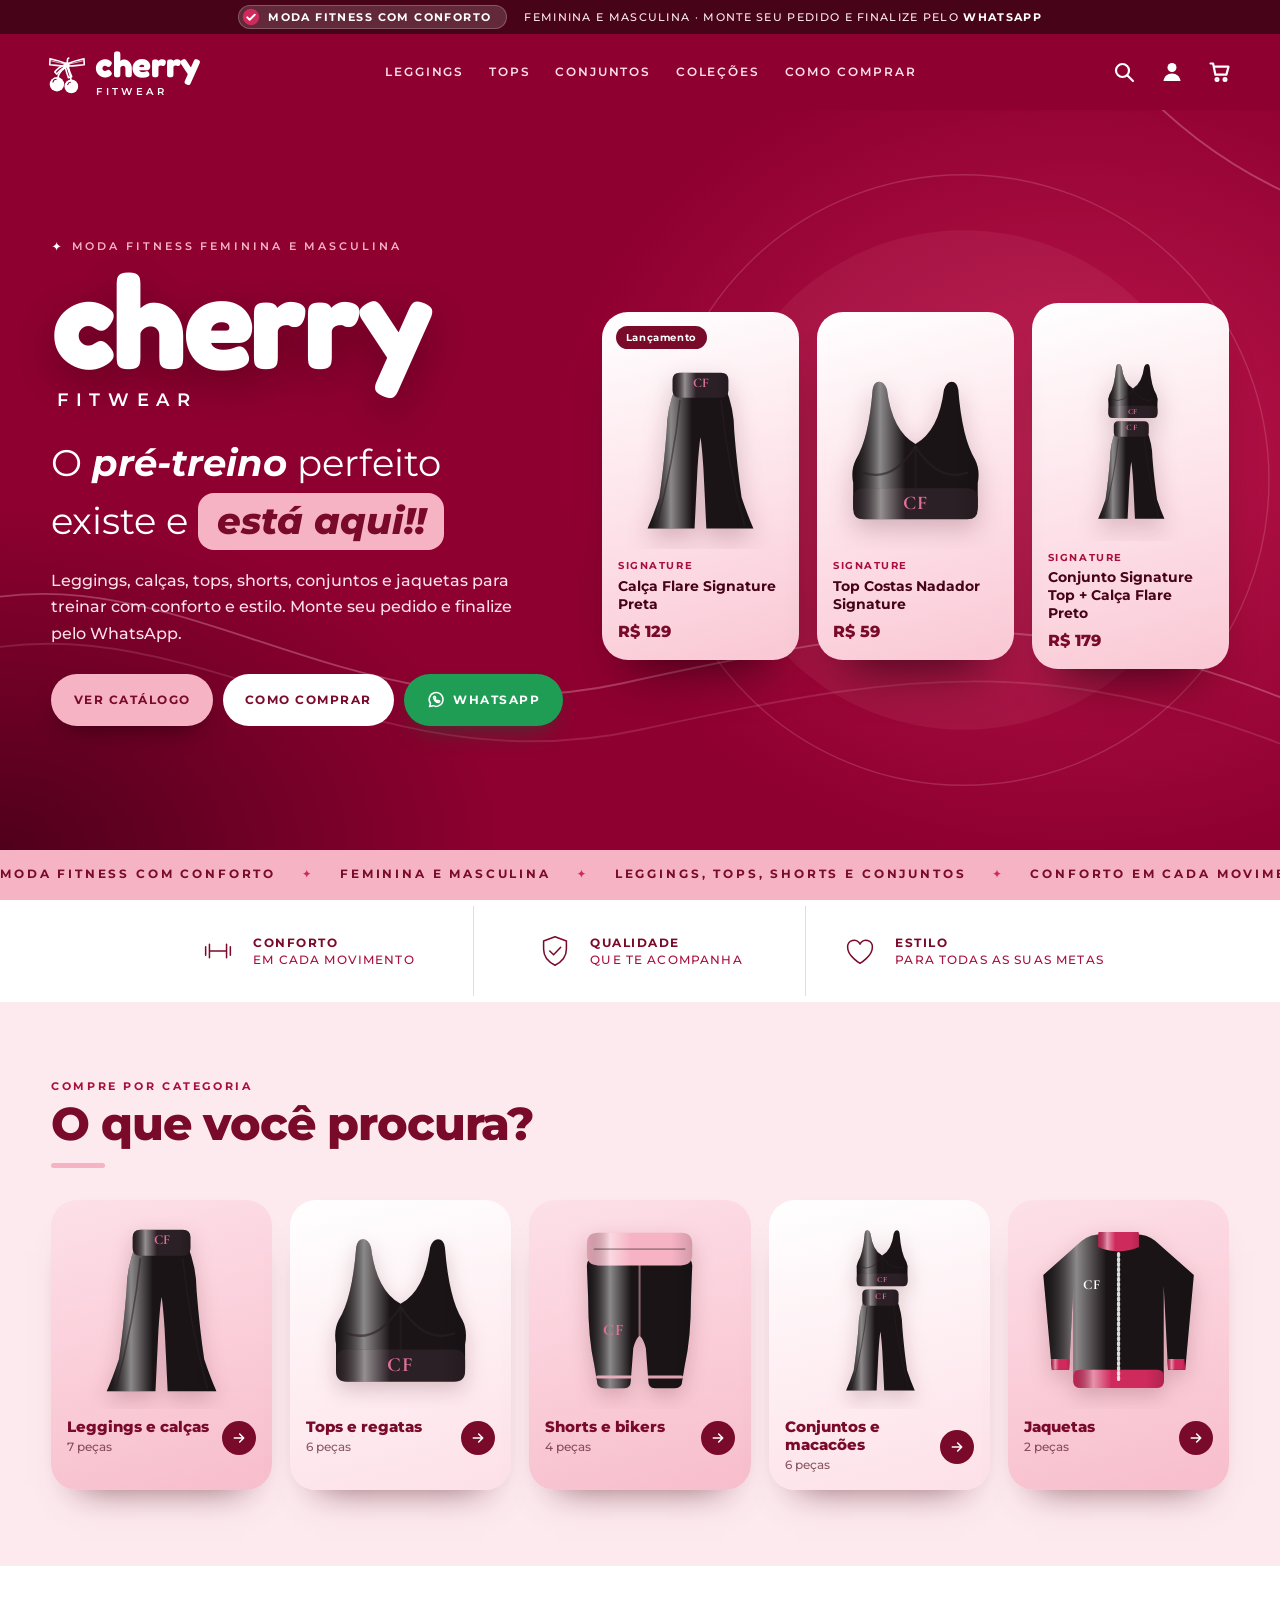
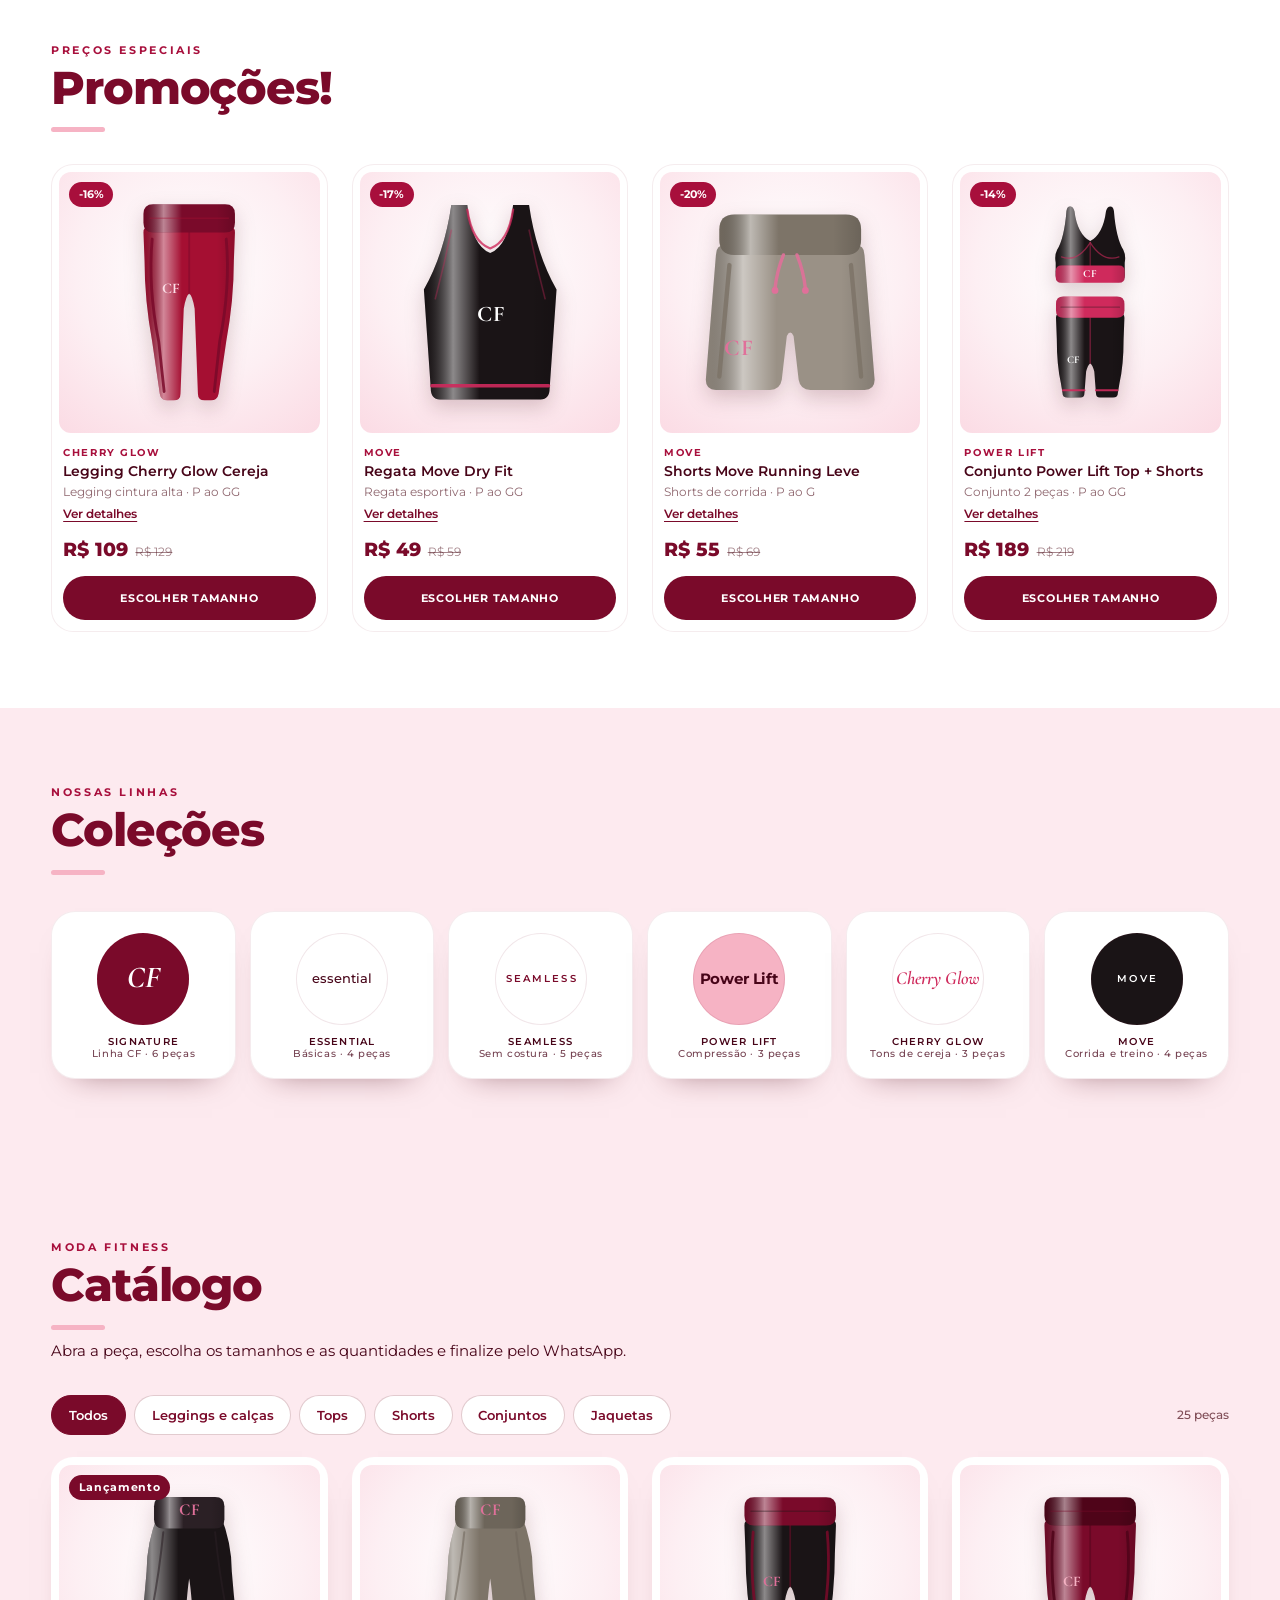
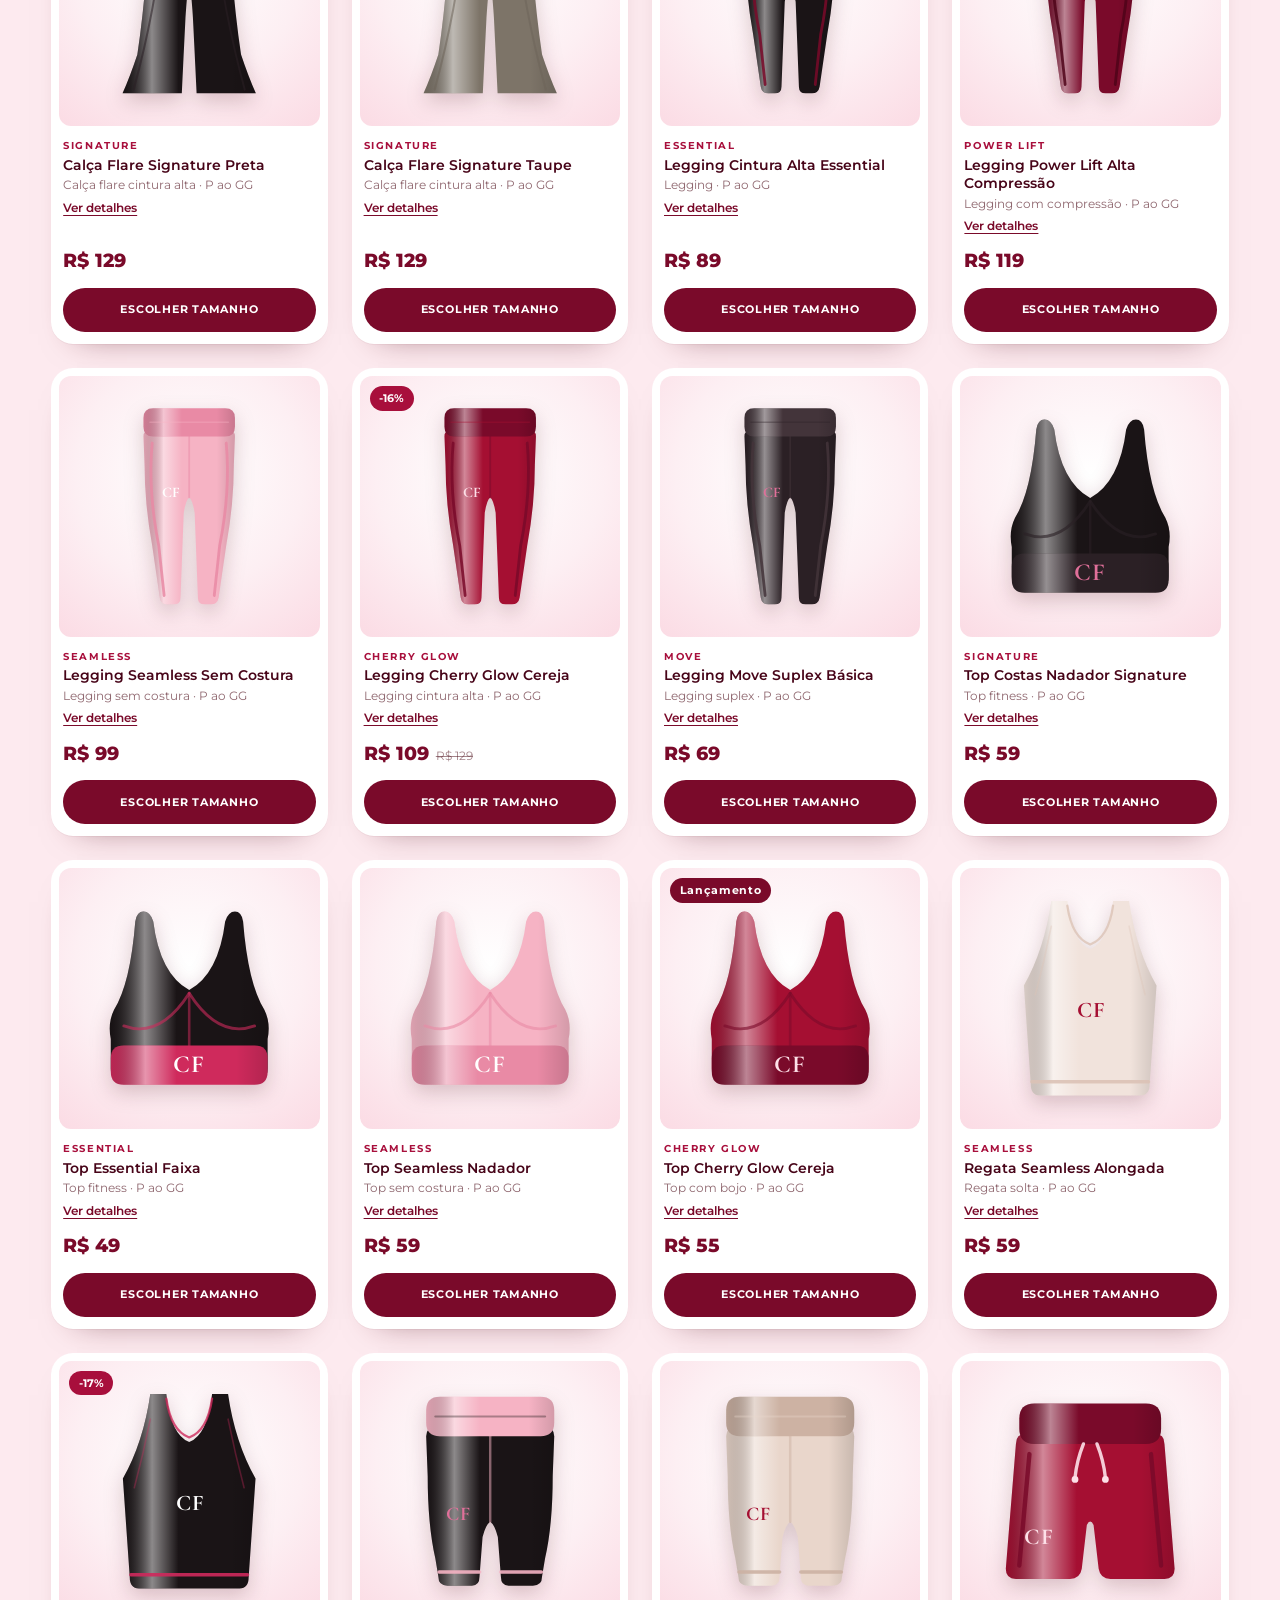
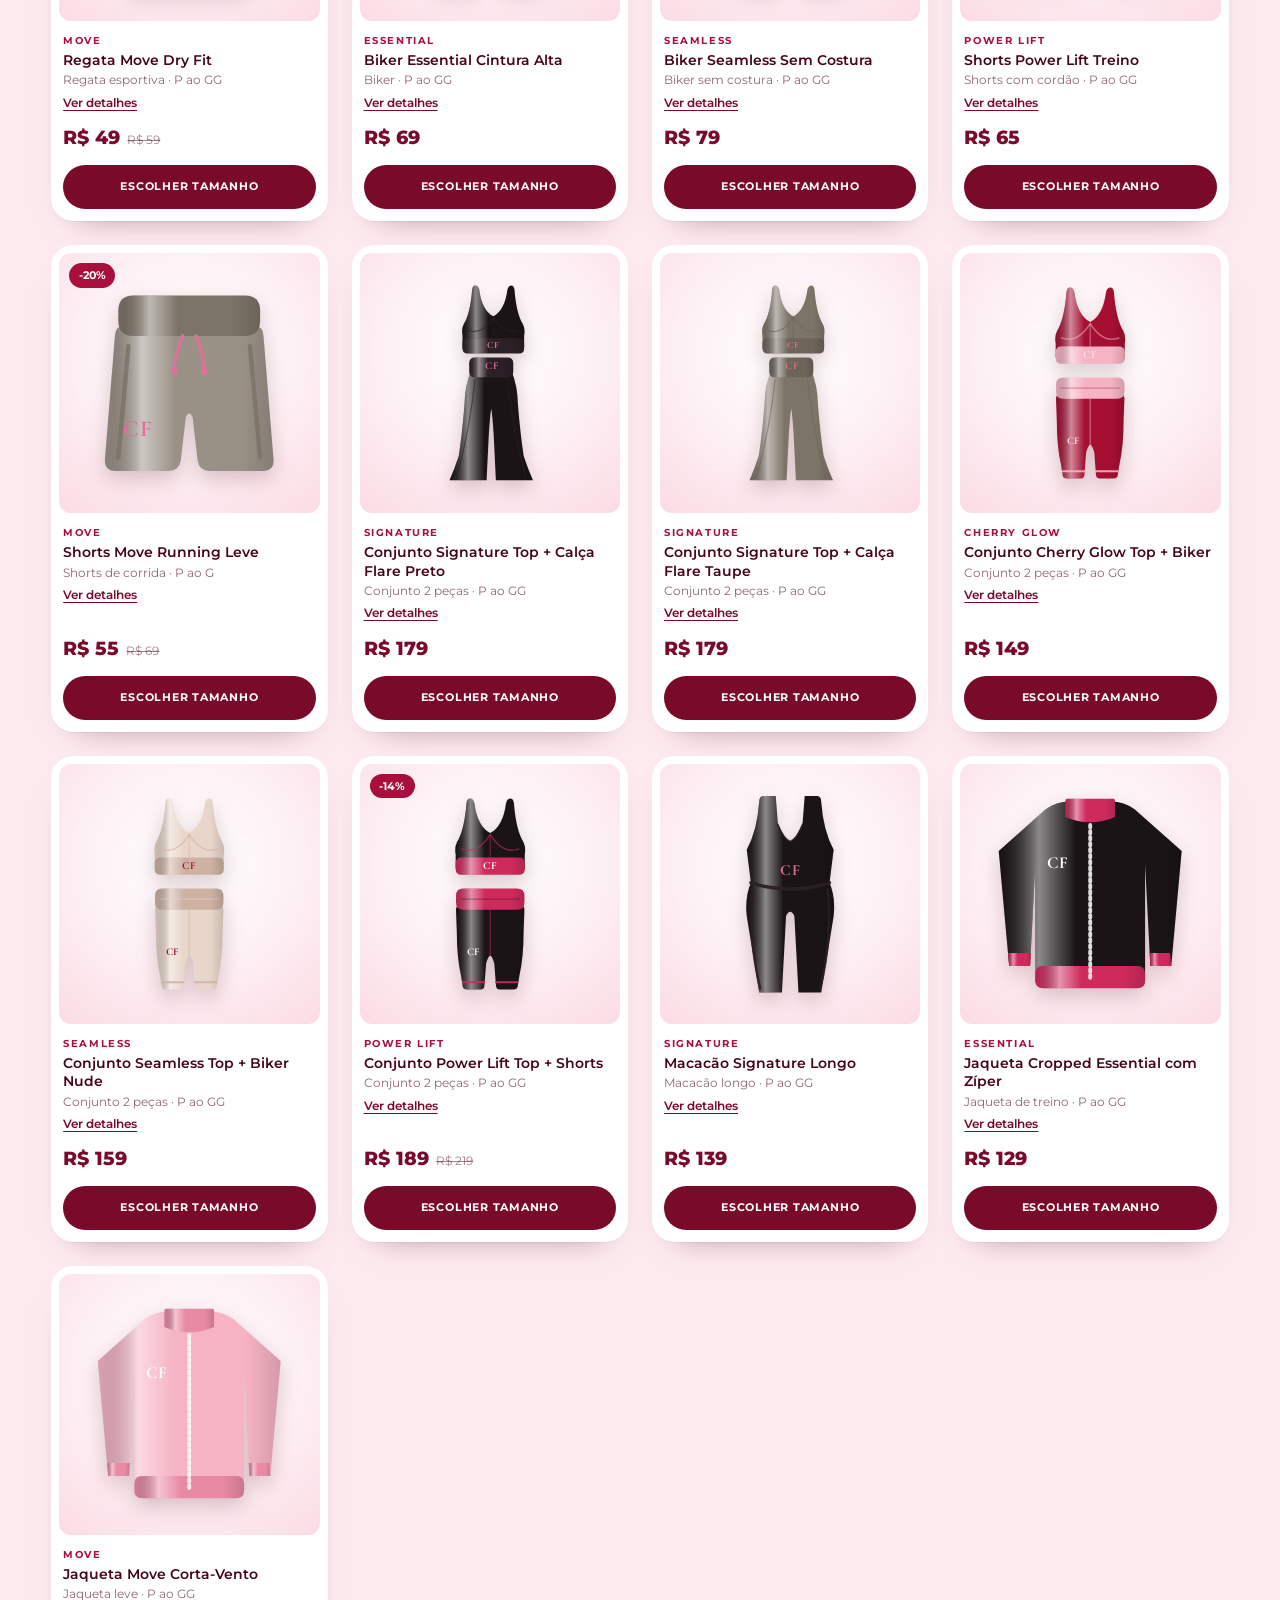
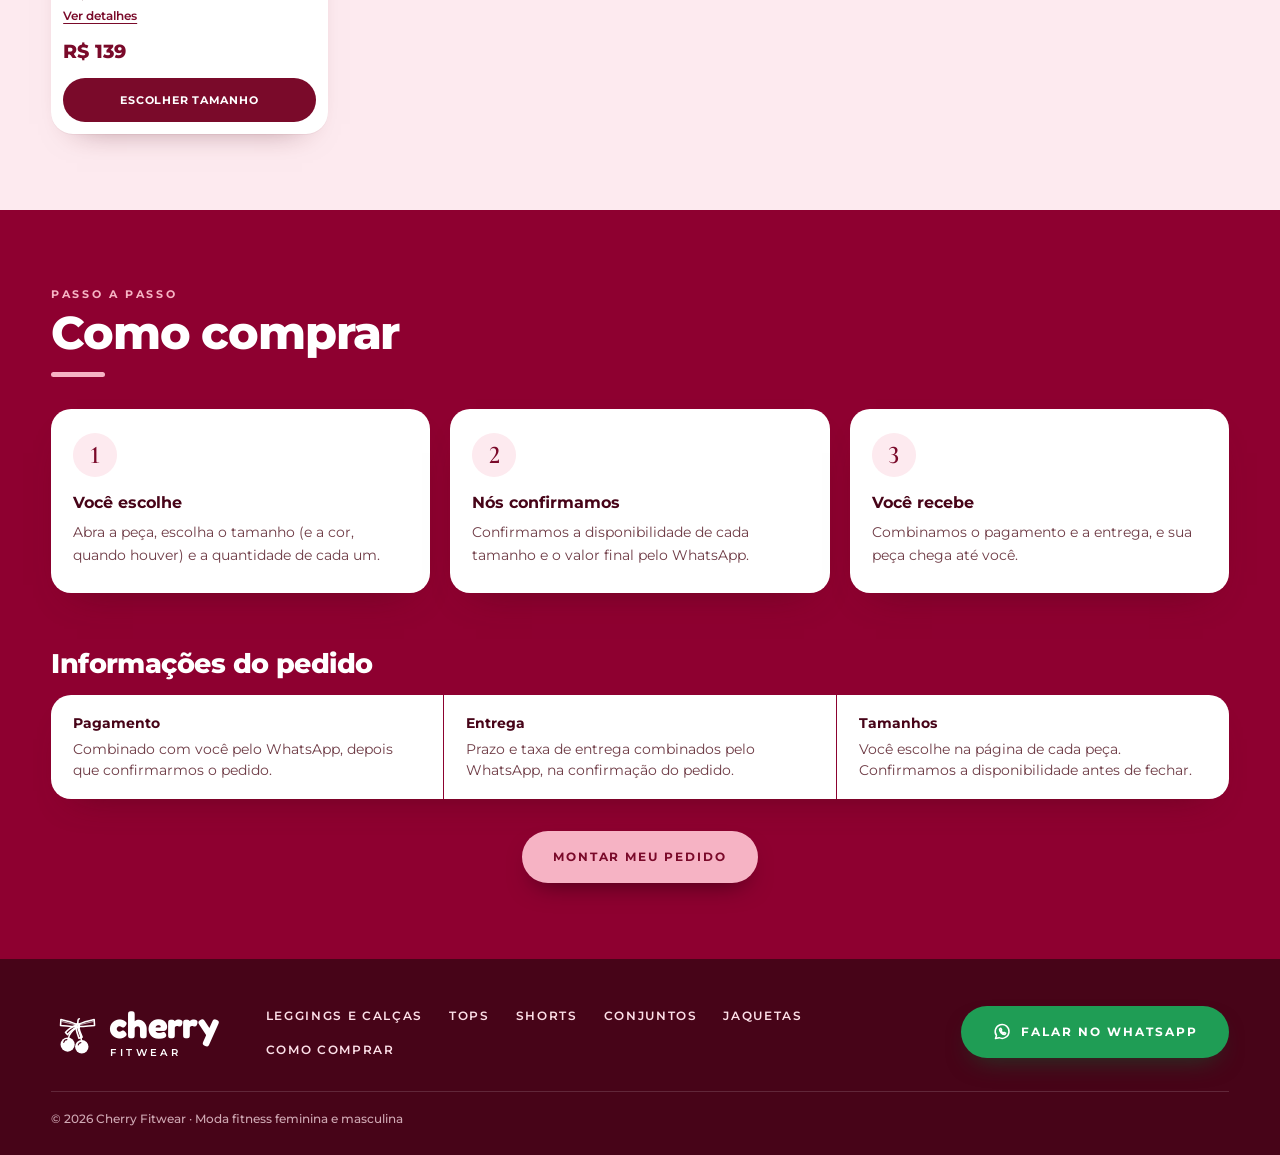
==== commit 9eccf48f: "Add files via upload" ====
--- a/index.html
+++ b/index.html
@@ -143,10 +143,10 @@
         <div class="carrinho__linha"><span>Peças</span><span id="carrinho-pecas">0 peças</span></div>
         <div class="carrinho__total"><span>Total</span><strong id="carrinho-subtotal">R$ 0</strong></div>
         <div class="carrinho__obs">
-          <label for="carrinho-obs">Tamanhos e cores <small>(opcional)</small></label>
-          <textarea id="carrinho-obs" rows="2" maxlength="600" placeholder="Ex.: Legging preta: 2 P, 3 M, 2 G · Top rosé: 3 M"></textarea>
-        </div>
-        <p class="carrinho__pagamento">Você envia o pedido pelo WhatsApp e combinamos tamanhos, cores, pagamento e entrega por lá.</p>
+          <label for="carrinho-obs">Observações <small>(opcional)</small></label>
+          <textarea id="carrinho-obs" rows="2" maxlength="600" placeholder="Ex.: Se faltar algum tamanho, posso trocar por outro."></textarea>
+        </div>
+        <p class="carrinho__pagamento">Você envia o pedido pelo WhatsApp e combinamos pagamento e entrega por lá.</p>
         <button class="btn btn--primario carrinho__finalizar" id="carrinho-finalizar" type="button" disabled>Finalizar pedido</button>
         <button class="carrinho__esvaziar" id="carrinho-esvaziar" type="button" hidden>Esvaziar pedido</button>
       </div>
@@ -296,7 +296,7 @@
       <div class="secao__topo">
         <p class="secao__eyebrow">Moda fitness</p>
         <h2 class="secao__titulo" id="catalogo-titulo">Catálogo</h2>
-        <p class="secao__texto">Escolha suas peças, adicione ao pedido e finalize pelo WhatsApp. Tamanhos e cores você informa no pedido.</p>
+        <p class="secao__texto">Abra a peça, escolha os tamanhos e as quantidades e finalize pelo WhatsApp.</p>
       </div>
       <div class="filtros">
         <div class="filtros__grupo" role="group" aria-label="Categoria">
@@ -325,12 +325,12 @@
           <li class="passo">
             <span class="passo__num" aria-hidden="true">1</span>
             <h3>Você escolhe</h3>
-            <p>Escolha as peças, adicione ao pedido e escreva os tamanhos e as cores que você quer.</p>
+            <p>Abra a peça, escolha o tamanho (e a cor, quando houver) e a quantidade de cada um.</p>
           </li>
           <li class="passo">
             <span class="passo__num" aria-hidden="true">2</span>
             <h3>Nós confirmamos</h3>
-            <p>Confirmamos a disponibilidade de tamanhos e cores e o valor final pelo WhatsApp.</p>
+            <p>Confirmamos a disponibilidade de cada tamanho e o valor final pelo WhatsApp.</p>
           </li>
           <li class="passo">
             <span class="passo__num" aria-hidden="true">3</span>
@@ -343,7 +343,7 @@
         <dl class="condicoes">
           <div><dt>Pagamento</dt><dd>Combinado com você pelo WhatsApp, depois que confirmarmos o pedido.</dd></div>
           <div><dt>Entrega</dt><dd>Prazo e taxa de entrega combinados pelo WhatsApp, na confirmação do pedido.</dd></div>
-          <div><dt>Tamanhos e cores</dt><dd>Escreva no próprio pedido. Confirmamos a disponibilidade antes de fechar.</dd></div>
+          <div><dt>Tamanhos</dt><dd>Você escolhe na página de cada peça. Confirmamos a disponibilidade antes de fechar.</dd></div>
         </dl>
         <div class="como__cta">
           <a class="btn btn--primario" href="#catalogo">Montar meu pedido</a>
--- a/css/style.css
+++ b/css/style.css
@@ -389,8 +389,8 @@
   .hero__sub { margin: .55rem 0 0 .35rem; }
   .hero__slogan, .hero__desc { margin-left: 0; margin-right: 0; }
   .hero__desconto { margin-left: 0; }
-  .hero__cta { justify-content: flex-start; gap: .6rem; }
-  .hero__cta .btn { padding: 0 1.05rem; font-size: .72rem; letter-spacing: .1em; }
+  .hero__cta { justify-content: flex-start; gap: .6rem; }
+  .hero__cta .btn { padding: 0 1.05rem; font-size: .72rem; letter-spacing: .1em; }
   .hero__cta .btn--whats { gap: .45rem; }
   .hero__cherry { font-size: clamp(5.6rem, min(2.6rem + 7vw, 20vh), 10rem); }
   .hero__slogan { margin-top: clamp(.7rem, 2.4vh, 1.4rem); }
@@ -410,10 +410,10 @@
   .vit:nth-child(3):hover { transform: translateY(38px) rotate(3deg); }
 }
 
-@media (min-width: 1280px) {
-  .hero__cta .btn { padding: 0 1.4rem; font-size: .78rem; letter-spacing: .12em; }
-}
-
+@media (min-width: 1280px) {
+  .hero__cta .btn { padding: 0 1.4rem; font-size: .78rem; letter-spacing: .12em; }
+}
+
 /* ---------- Faixa ---------- */
 
 .faixa {
@@ -880,12 +880,12 @@
 
 .carrinho__lista { flex: 1; overflow-y: auto; padding: 6px 22px; }
 .item {
-  display: grid; grid-template-columns: 68px minmax(0, 1fr) 32px; gap: 12px;
+  display: grid; gap: 10px;
   padding: 14px 0;
   border-bottom: 1px solid rgba(122, 20, 38, .08);
 }
 .item__midia {
-  width: 68px; height: 68px;
+  width: 56px; height: 56px;
   border-radius: 12px;
   background: radial-gradient(circle at 50% 42%, #fff 0, #fdf1f2 55%, #fae3e6 100%);
   overflow: hidden;
@@ -901,8 +901,17 @@
   font-size: .82rem; font-weight: 600; line-height: 1.3; color: var(--cereja-escura);
 }
 .item__un { margin: 0; font-size: .72rem; color: rgba(74, 10, 22, .62); }
-.item__linha { display: flex; align-items: center; justify-content: space-between; gap: 10px; margin-top: 8px; }
-.item__linha strong { font-size: .92rem; color: var(--cereja); white-space: nowrap; }
+.item__topo { display: grid; grid-template-columns: 56px minmax(0, 1fr); gap: 12px; align-items: center; }
+.item__vars { display: grid; gap: 6px; margin: 0; padding: 0; list-style: none; }
+.item__var {
+  display: grid; grid-template-columns: minmax(0, 1fr) auto auto 28px; align-items: center; gap: 8px;
+  padding: 5px 2px 5px 12px;
+  border-radius: 14px; background: var(--blush);
+}
+.item__tam { display: flex; align-items: center; gap: 7px; min-width: 0; font-size: .82rem; font-weight: 700; color: var(--cereja-escura); }
+.item__var strong { font-size: .86rem; color: var(--cereja); white-space: nowrap; }
+.item__var .qtd { background: var(--branco); }
+.item__var .item__remover { width: 28px; height: 28px; }
 .qtd--mini { grid-template-columns: 34px 44px 34px; min-height: 36px; }
 .qtd--mini button { height: 36px; font-size: 1.1rem; }
 .qtd--mini input { font-size: .9rem; }
@@ -1314,3 +1323,53 @@
 @media (prefers-reduced-motion: reduce) {
   .js .revela { opacity: 1; transform: none; transition: none; }
 }
+
+/* =========================================================
+   ESCOLHA DE TAMANHO E COR (página da peça)
+   ========================================================= */
+
+.produto .btn-add { padding: 0 10px; font-size: .68rem; letter-spacing: .07em; line-height: 1.25; }
+.btn-add--no-pedido {
+  background: var(--blush); color: var(--cereja);
+  box-shadow: inset 0 0 0 1.5px rgba(122, 10, 42, .35);
+}
+.btn-add--no-pedido:hover { background: var(--rosa-claro); }
+
+.variacoes { display: grid; gap: 10px; margin-top: 6px; padding-top: 16px; border-top: 1px solid rgba(122, 10, 42, .14); }
+.variacoes__titulo { margin: 0; text-align: center; font: 800 1.05rem var(--sans); letter-spacing: -.01em; text-transform: none; color: var(--cereja-escura); }
+.variacoes__ajuda { margin: -4px 0 2px; text-align: center; font-size: .8rem; color: rgba(74, 10, 22, .68); }
+.variacoes__lista { display: grid; gap: 8px; margin: 0; padding: 0; list-style: none; }
+
+.var {
+  display: grid; grid-template-columns: auto minmax(0, 1fr) 120px; align-items: center; gap: 10px;
+  padding: 8px 8px 8px 10px;
+  border-radius: 18px; background: var(--branco);
+  box-shadow: inset 0 0 0 1.5px rgba(122, 10, 42, .1);
+  transition: box-shadow .2s, background-color .2s;
+}
+.var--ativa { background: #fff7fa; box-shadow: inset 0 0 0 2px var(--coral); }
+.var__tam {
+  display: grid; place-items: center;
+  min-width: 42px; height: 42px; padding: 0 9px;
+  border-radius: 13px; background: var(--cereja); color: var(--branco);
+  font-size: .95rem; font-weight: 800; letter-spacing: .02em;
+}
+.var--ativa .var__tam { background: var(--coral); }
+.var__nome { display: flex; align-items: center; gap: 8px; min-width: 0; font-size: .92rem; font-weight: 600; line-height: 1.25; color: var(--cereja-escura); }
+.var__cor {
+  flex: none; display: inline-block; width: 16px; height: 16px;
+  border-radius: 50%; background: var(--c, #ccc);
+  box-shadow: inset 0 0 0 1.5px rgba(0, 0, 0, .2);
+}
+.detalhe__compra .var .qtd { grid-template-columns: 36px minmax(0, 1fr) 36px; min-height: 42px; background: var(--blush); }
+.detalhe__compra .var .qtd button { height: 42px; }
+.detalhe__compra .var .qtd input { font-size: .98rem; }
+
+.variacoes__resumo { margin: 2px 0 0; text-align: center; font-size: .86rem; font-weight: 700; color: var(--cereja); }
+.variacoes__ver { width: 100%; }
+.variacoes__ver[hidden] { display: none; }
+
+@media (max-width: 359px) {
+  .var { grid-template-columns: auto minmax(0, 1fr); }
+  .var .qtd { grid-column: 1 / -1; }
+}
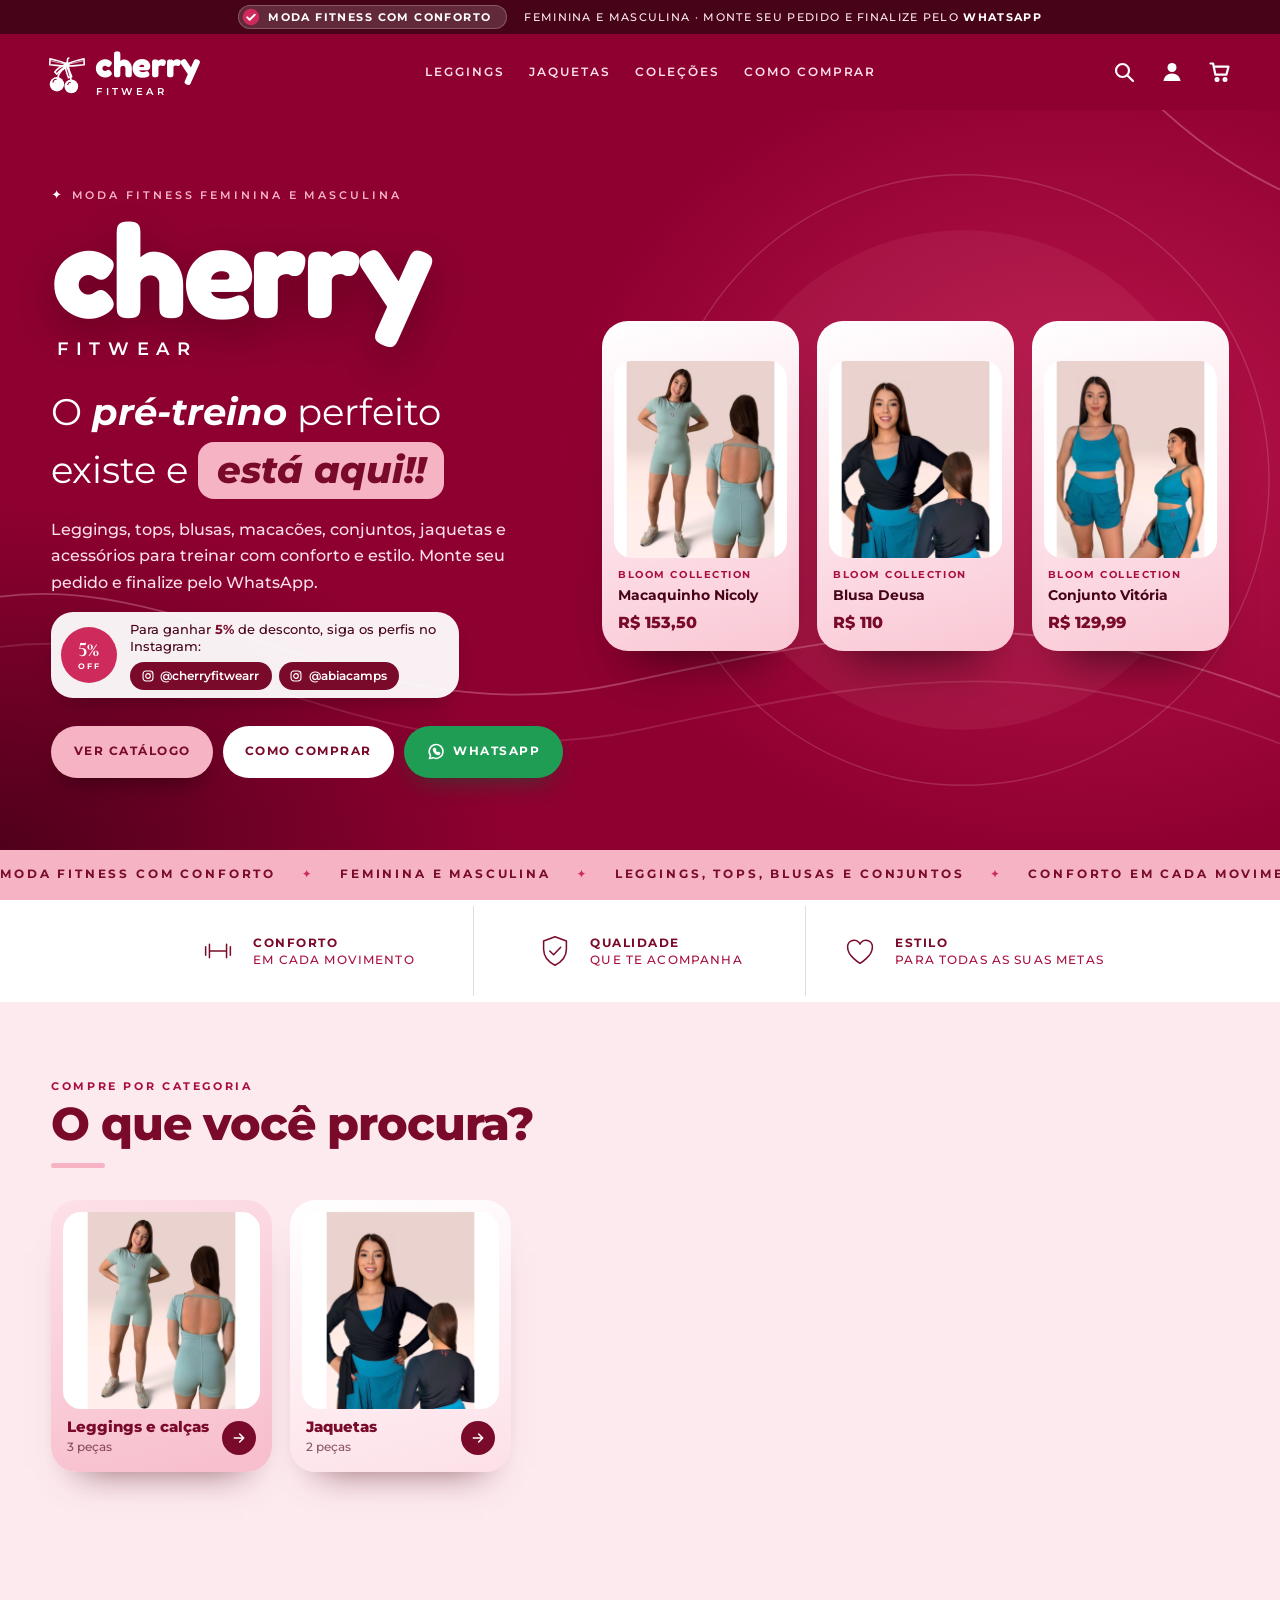
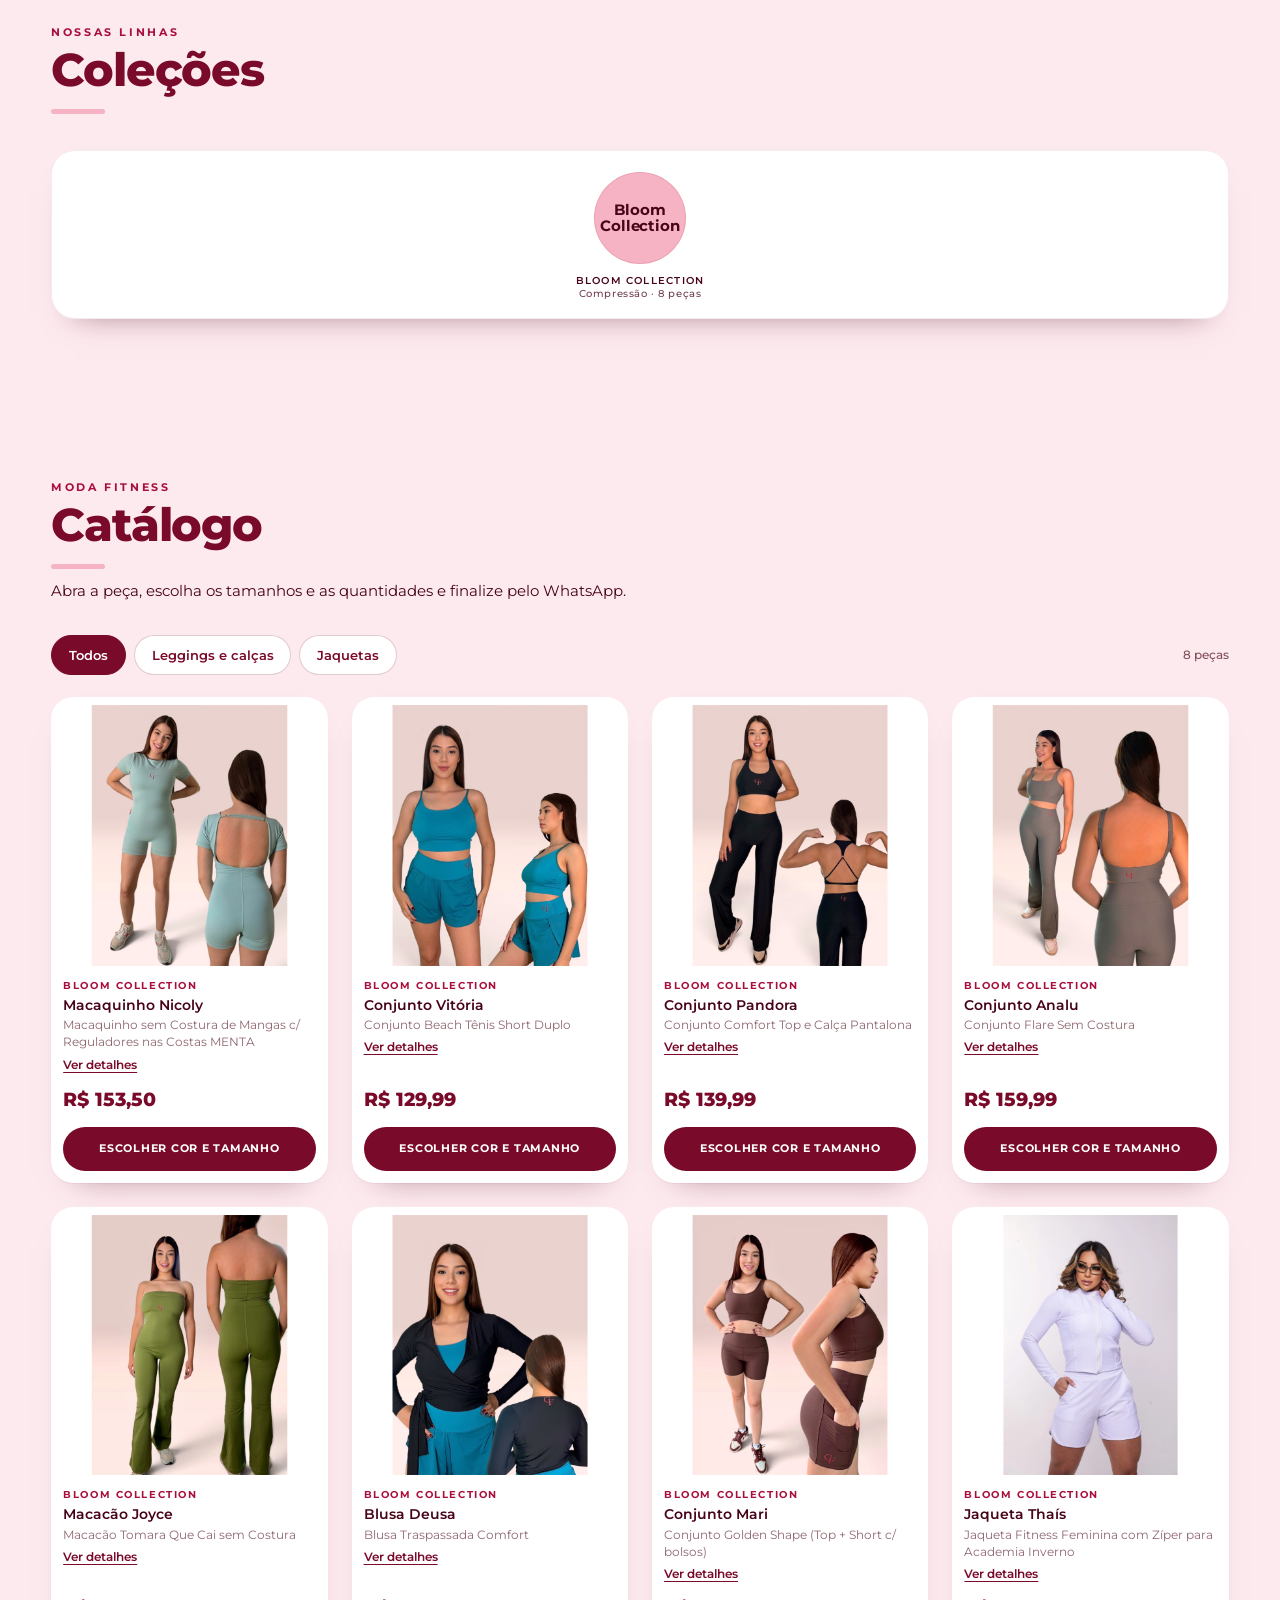
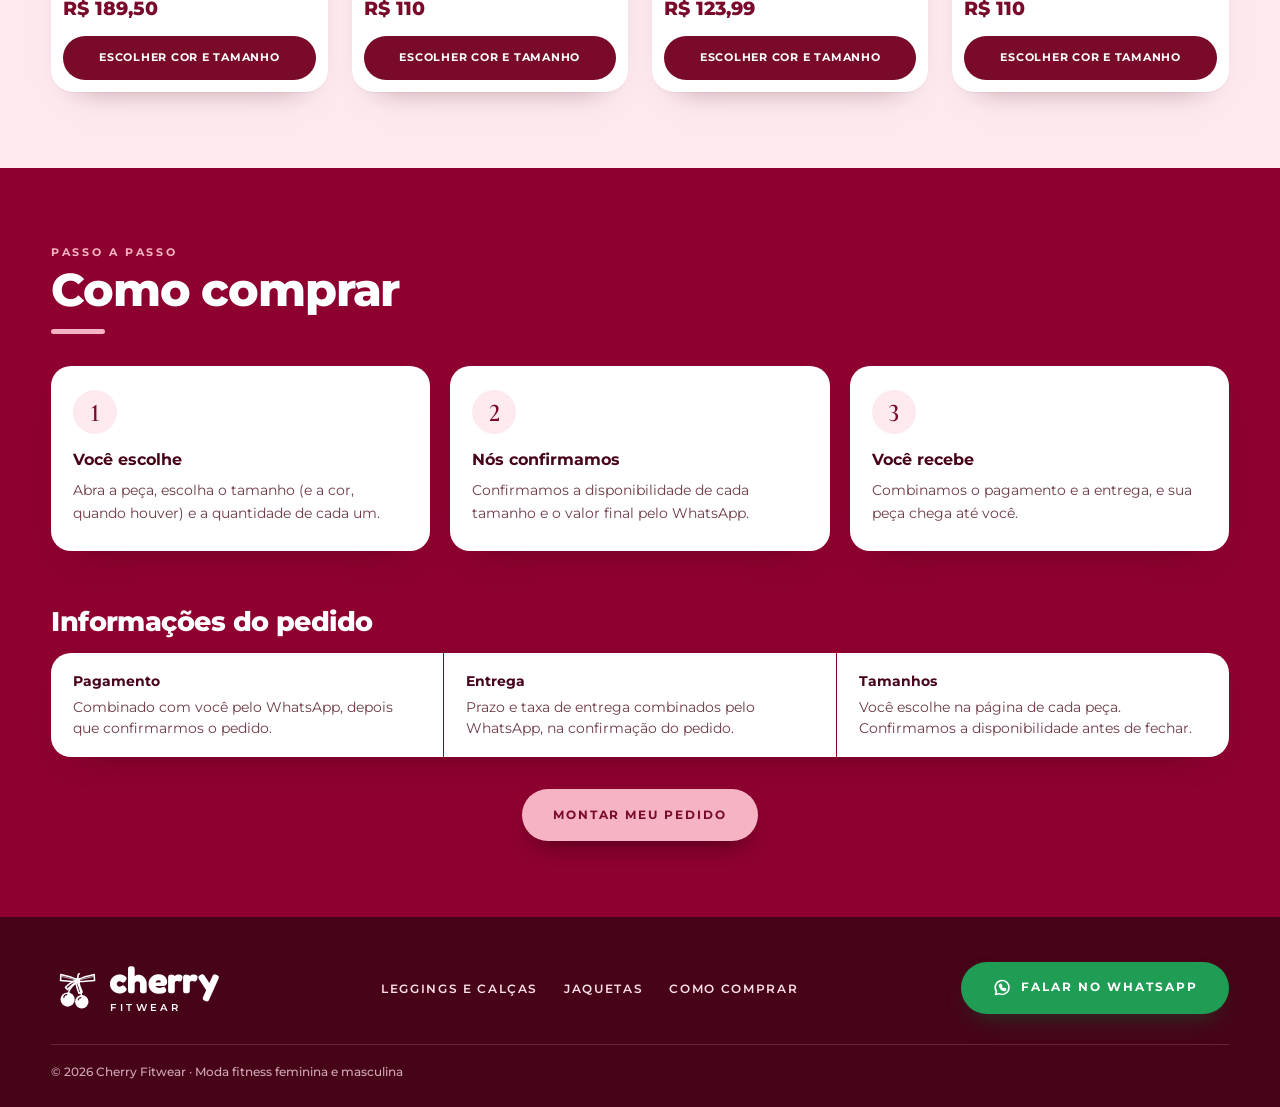
==== commit b78a7e83: "Add files via upload" ====
--- a/index.html
+++ b/index.html
@@ -4,7 +4,7 @@
   <meta charset="UTF-8">
   <meta name="viewport" content="width=device-width, initial-scale=1">
   <title>Cherry Fitwear | Moda Fitness</title>
-  <meta name="description" content="Moda fitness feminina e masculina: leggings, calças, tops, shorts, conjuntos e jaquetas. Monte seu pedido no site e finalize pelo WhatsApp.">
+  <meta name="description" content="Moda fitness feminina e masculina: leggings, calças, tops, blusas, macacões, conjuntos, jaquetas e acessórios. Monte seu pedido no site e finalize pelo WhatsApp.">
   <meta name="theme-color" content="#8e0030">
   <link rel="icon" type="image/svg+xml" href="images/favicon.svg">
   <link rel="icon" type="image/png" href="images/favicon.png">
@@ -74,10 +74,7 @@
       </a>
 
       <nav class="nav" aria-label="Principal">
-        <ul>
-          <li><a href="#catalogo" data-categoria="leggings">Leggings</a></li>
-          <li><a href="#catalogo" data-categoria="tops">Tops</a></li>
-          <li><a href="#catalogo" data-categoria="conjuntos">Conjuntos</a></li>
+        <ul data-nav-categorias="3" data-nav-curto>
           <li><a href="#marcas">Coleções</a></li>
           <li><a href="#como-comprar">Como comprar</a></li>
         </ul>
@@ -111,12 +108,7 @@
         <span class="gaveta__logo-sub">Fitwear</span>
       </div>
       <nav aria-label="Menu mobile">
-        <ul class="gaveta__links">
-          <li><a href="#catalogo" data-categoria="leggings">Leggings</a></li>
-          <li><a href="#catalogo" data-categoria="tops">Tops</a></li>
-          <li><a href="#catalogo" data-categoria="shorts">Shorts</a></li>
-          <li><a href="#catalogo" data-categoria="conjuntos">Conjuntos</a></li>
-          <li><a href="#catalogo" data-categoria="jaquetas">Jaquetas</a></li>
+        <ul class="gaveta__links" data-nav-categorias>
           <li><a href="#marcas">Coleções</a></li>
           <li><a href="#como-comprar">Como comprar</a></li>
         </ul>
@@ -210,7 +202,7 @@
             <span class="hero__sub">Fitwear</span>
           </h1>
           <p class="hero__slogan" style="--i:2">O <em>pré-treino</em> perfeito existe e <mark>está aqui!!</mark></p>
-          <p class="hero__desc" style="--i:3">Leggings, calças, tops, shorts, conjuntos e jaquetas para treinar com conforto e estilo. Monte seu pedido e finalize pelo WhatsApp.</p>
+          <p class="hero__desc" style="--i:3">Leggings, tops, blusas, macacões, conjuntos, jaquetas e acessórios para treinar com conforto e estilo. Monte seu pedido e finalize pelo WhatsApp.</p>
           <div class="hero__desconto" id="desconto" style="--i:4" hidden>
             <span class="hero__desconto-selo" aria-hidden="true"><strong data-desconto-seguir>10%</strong><small>off</small></span>
             <div class="hero__desconto-corpo">
@@ -234,8 +226,8 @@
     <div class="faixa">
       <p class="sr-only">Moda fitness feminina e masculina. Conforto em cada movimento, qualidade que te acompanha e estilo para todas as suas metas. Monte seu pedido e finalize pelo WhatsApp.</p>
       <div class="faixa__trilho" aria-hidden="true">
-        <span>Moda fitness com conforto</span><i>✦</i><span>Feminina e masculina</span><i>✦</i><span>Leggings, tops, shorts e conjuntos</span><i>✦</i><span>Conforto em cada movimento</span><i>✦</i><span>Qualidade que te acompanha</span><i>✦</i><span>Estilo para todas as suas metas</span><i>✦</i><span>Monte seu pedido e finalize pelo WhatsApp</span><i>✦</i><span>Cherry Fitwear</span><i>✦</i>
-        <span>Moda fitness com conforto</span><i>✦</i><span>Feminina e masculina</span><i>✦</i><span>Leggings, tops, shorts e conjuntos</span><i>✦</i><span>Conforto em cada movimento</span><i>✦</i><span>Qualidade que te acompanha</span><i>✦</i><span>Estilo para todas as suas metas</span><i>✦</i><span>Monte seu pedido e finalize pelo WhatsApp</span><i>✦</i><span>Cherry Fitwear</span><i>✦</i>
+        <span>Moda fitness com conforto</span><i>✦</i><span>Feminina e masculina</span><i>✦</i><span>Leggings, tops, blusas e conjuntos</span><i>✦</i><span>Conforto em cada movimento</span><i>✦</i><span>Qualidade que te acompanha</span><i>✦</i><span>Estilo para todas as suas metas</span><i>✦</i><span>Monte seu pedido e finalize pelo WhatsApp</span><i>✦</i><span>Cherry Fitwear</span><i>✦</i>
+        <span>Moda fitness com conforto</span><i>✦</i><span>Feminina e masculina</span><i>✦</i><span>Leggings, tops, blusas e conjuntos</span><i>✦</i><span>Conforto em cada movimento</span><i>✦</i><span>Qualidade que te acompanha</span><i>✦</i><span>Estilo para todas as suas metas</span><i>✦</i><span>Monte seu pedido e finalize pelo WhatsApp</span><i>✦</i><span>Cherry Fitwear</span><i>✦</i>
       </div>
     </div>
 
@@ -301,11 +293,6 @@
       <div class="filtros">
         <div class="filtros__grupo" role="group" aria-label="Categoria">
           <button class="chip" type="button" data-categoria="todos" aria-pressed="true">Todos</button>
-          <button class="chip" type="button" data-categoria="leggings" aria-pressed="false">Leggings e calças</button>
-          <button class="chip" type="button" data-categoria="tops" aria-pressed="false">Tops</button>
-          <button class="chip" type="button" data-categoria="shorts" aria-pressed="false">Shorts</button>
-          <button class="chip" type="button" data-categoria="conjuntos" aria-pressed="false">Conjuntos</button>
-          <button class="chip" type="button" data-categoria="jaquetas" aria-pressed="false">Jaquetas</button>
         </div>
         <div class="filtros__ativos" id="filtros-ativos"></div>
         <p class="filtros__contagem" id="catalogo-contagem" aria-live="polite"></p>
@@ -360,12 +347,7 @@
         <span><span class="rodape__nome">cherry</span><span class="rodape__sub">Fitwear</span></span>
       </a>
       <nav class="rodape__nav" aria-label="Rodapé">
-        <ul>
-          <li><a href="#catalogo" data-categoria="leggings">Leggings e calças</a></li>
-          <li><a href="#catalogo" data-categoria="tops">Tops</a></li>
-          <li><a href="#catalogo" data-categoria="shorts">Shorts</a></li>
-          <li><a href="#catalogo" data-categoria="conjuntos">Conjuntos</a></li>
-          <li><a href="#catalogo" data-categoria="jaquetas">Jaquetas</a></li>
+        <ul data-nav-categorias>
           <li><a href="#como-comprar">Como comprar</a></li>
         </ul>
       </nav>
--- a/css/style.css
+++ b/css/style.css
@@ -1326,6 +1326,7 @@
 
 /* =========================================================
    ESCOLHA DE TAMANHO E COR (página da peça)
+   Cada linha: miniatura + COR TAMANHO + botões − / quantidade / +
    ========================================================= */
 
 .produto .btn-add { padding: 0 10px; font-size: .68rem; letter-spacing: .07em; line-height: 1.25; }
@@ -1341,35 +1342,53 @@
 .variacoes__lista { display: grid; gap: 8px; margin: 0; padding: 0; list-style: none; }
 
 .var {
-  display: grid; grid-template-columns: auto minmax(0, 1fr) 120px; align-items: center; gap: 10px;
-  padding: 8px 8px 8px 10px;
+  display: grid; grid-template-columns: 46px minmax(0, 1fr) auto; align-items: center; gap: 8px;
+  padding: 7px 8px 7px 7px;
   border-radius: 18px; background: var(--branco);
   box-shadow: inset 0 0 0 1.5px rgba(122, 10, 42, .1);
   transition: box-shadow .2s, background-color .2s;
 }
+.var--nova-cor { margin-top: 8px; }
 .var--ativa { background: #fff7fa; box-shadow: inset 0 0 0 2px var(--coral); }
-.var__tam {
-  display: grid; place-items: center;
-  min-width: 42px; height: 42px; padding: 0 9px;
-  border-radius: 13px; background: var(--cereja); color: var(--branco);
-  font-size: .95rem; font-weight: 800; letter-spacing: .02em;
-}
-.var--ativa .var__tam { background: var(--coral); }
-.var__nome { display: flex; align-items: center; gap: 8px; min-width: 0; font-size: .92rem; font-weight: 600; line-height: 1.25; color: var(--cereja-escura); }
+.var__foto {
+  display: block; width: 46px; height: 46px; overflow: hidden;
+  border-radius: 12px; background: radial-gradient(circle at 50% 42%, #fff 0, #fdf1f2 55%, #fae3e6 100%);
+}
+.var__foto img, .var__foto .arte { width: 100%; height: 100%; object-fit: contain; }
+.var__foto img { object-fit: cover; }
+.var__foto .arte { padding: 3px; }
+.var__nome {
+  display: flex; align-items: center; gap: 7px; min-width: 0;
+  font-size: .86rem; font-weight: 700; line-height: 1.2; letter-spacing: .01em;
+  text-transform: uppercase; color: var(--cereja-escura);
+}
 .var__cor {
   flex: none; display: inline-block; width: 16px; height: 16px;
-  border-radius: 50%; background: var(--c, #ccc);
+  border-radius: 5px; background: var(--c, #ccc);
   box-shadow: inset 0 0 0 1.5px rgba(0, 0, 0, .2);
 }
-.detalhe__compra .var .qtd { grid-template-columns: 36px minmax(0, 1fr) 36px; min-height: 42px; background: var(--blush); }
-.detalhe__compra .var .qtd button { height: 42px; }
-.detalhe__compra .var .qtd input { font-size: .98rem; }
+
+/* botões quadrados: − cinza, + vinho, quantidade numa caixa branca */
+.detalhe__compra .var .qtd {
+  display: grid; grid-template-columns: 34px 40px 34px; gap: 4px; align-items: center;
+  min-height: 0; border-radius: 0; background: transparent; box-shadow: none;
+}
+.detalhe__compra .var .qtd button { height: 34px; border-radius: 9px; color: var(--branco); font-size: 1.2rem; }
+.detalhe__compra .var .qtd [data-f="menos"] { background: #b6a5ab; }
+.detalhe__compra .var .qtd [data-f="mais"] { background: var(--cereja); }
+.detalhe__compra .var .qtd [data-f="menos"]:hover { background: #9f8c93; }
+.detalhe__compra .var .qtd [data-f="mais"]:hover { background: var(--cereja-escura); }
+.detalhe__compra .var .qtd input {
+  height: 34px; border-radius: 8px; background: var(--branco);
+  box-shadow: inset 0 0 0 1.5px rgba(122, 10, 42, .2);
+  font-size: .95rem;
+}
 
 .variacoes__resumo { margin: 2px 0 0; text-align: center; font-size: .86rem; font-weight: 700; color: var(--cereja); }
 .variacoes__ver { width: 100%; }
 .variacoes__ver[hidden] { display: none; }
 
 @media (max-width: 359px) {
-  .var { grid-template-columns: auto minmax(0, 1fr); }
-  .var .qtd { grid-column: 1 / -1; }
-}
+  .var { grid-template-columns: 46px minmax(0, 1fr); }
+  .var .qtd { grid-column: 1 / -1; justify-content: end; }
+}
